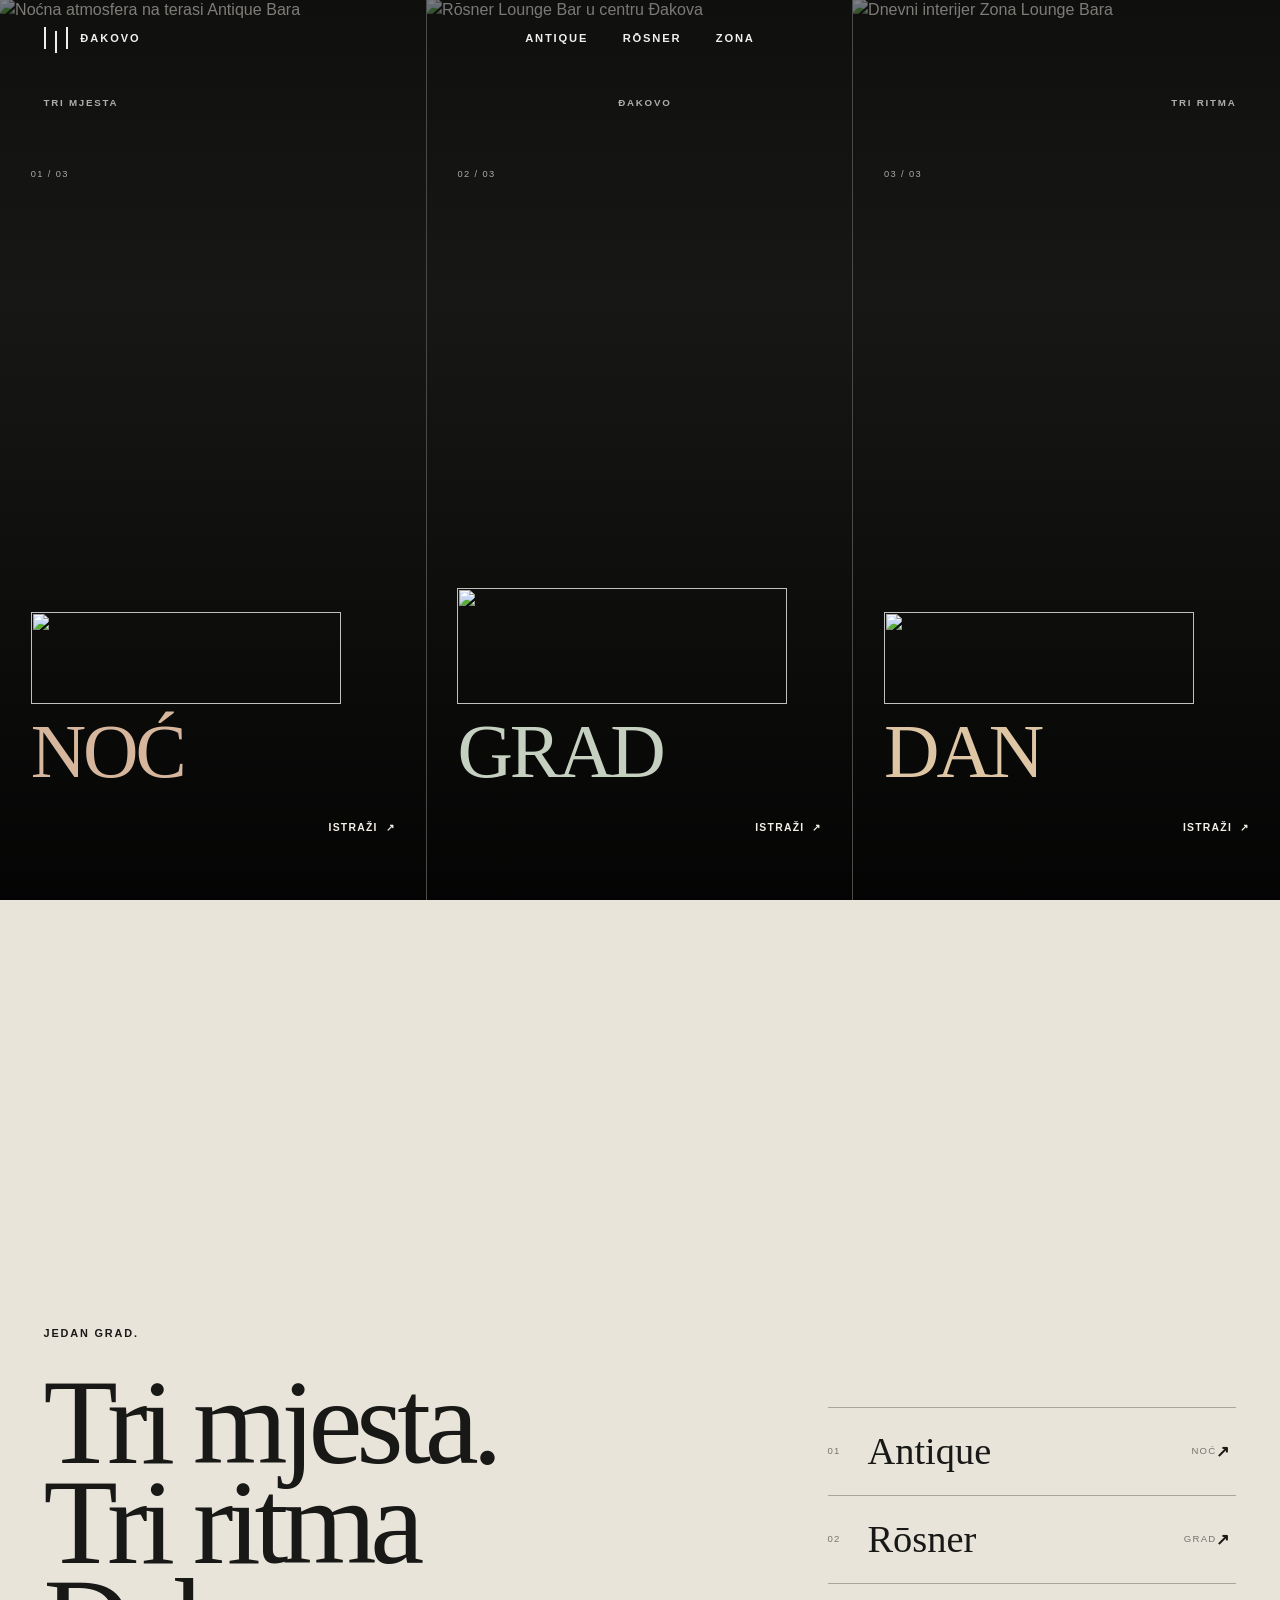
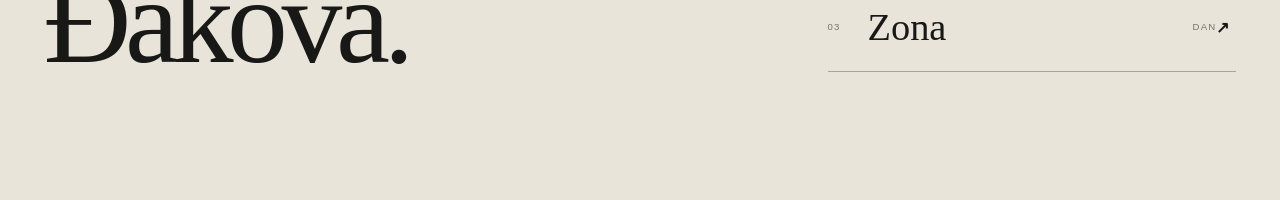
==== index.html @ 0ce7a8df "Add files via upload" ====
<!doctype html>
<html lang="hr">
  <head>
    <meta charset="utf-8">
    <meta name="viewport" content="width=device-width, initial-scale=1">
    <meta name="theme-color" content="#171715">
    <meta name="description" content="Antique je noć. Rōsner je grad. Zona je dan. Otkrij tri različita mjesta u Đakovu.">
    <title>Antique Bar, Rōsner &amp; Zona | Đakovo</title>
    <link rel="icon" href="assets/icon.svg" type="image/svg+xml">
    <link rel="stylesheet" href="styles.css">
    <script src="script.js" defer></script>
  </head>
  <body class="home-page">
    <a class="skip-link" href="#main-content">Preskoči na sadržaj</a>

    <header class="site-header site-header--home">
      <a href="index.html" class="site-mark" aria-label="Početna stranica" data-page-link>
        <span aria-hidden="true" class="site-mark__bars"><i></i><i></i><i></i></span>
        <span class="site-mark__text">Đakovo</span>
      </a>
      <nav class="desktop-nav" aria-label="Odabir lokala">
        <a href="antiquebar.html" data-page-link>Antique</a>
        <a href="rosner.html" data-page-link>Rōsner</a>
        <a href="zona.html" data-page-link>Zona</a>
      </nav>
      <button class="menu-toggle" type="button" aria-expanded="false" aria-controls="mobile-menu" aria-label="Otvori izbornik" data-menu-toggle>
        <span>Menu</span>
        <svg aria-hidden="true" viewBox="0 0 24 24" fill="none"><path d="M3 7h18M3 17h18" stroke="currentColor" stroke-width="1.5"/></svg>
      </button>
      <span class="scroll-progress" aria-hidden="true"></span>
    </header>

    <div id="mobile-menu" class="mobile-menu" aria-hidden="true" data-mobile-menu>
      <p class="mobile-menu__label">Tri ritma Đakova</p>
      <nav aria-label="Mobilni odabir lokala">
        <div><a href="antiquebar.html" data-page-link><span>01</span><strong>Antique</strong><small>Noć</small></a></div>
        <div><a href="rosner.html" data-page-link><span>02</span><strong>Rōsner</strong><small>Grad</small></a></div>
        <div><a href="zona.html" data-page-link><span>03</span><strong>Zona</strong><small>Dan</small></a></div>
      </nav>
      <div class="mobile-menu__footer"><span>Antique · Rōsner · Zona</span><span>Đakovo</span></div>
    </div>

    <main id="main-content">
      <section class="venue-selector" aria-labelledby="venue-selector-title">
        <h1 id="venue-selector-title" class="sr-only">Antique Bar, Rōsner i Zona — tri mjesta u Đakovu</h1>
        <div class="venue-selector__intro" aria-hidden="true">
          <span>Tri mjesta</span><span>Đakovo</span><span>Tri ritma</span>
        </div>
        <div class="venue-selector__grid">
          <article class="venue-panel venue-panel--antique">
            <a href="antiquebar.html" aria-label="Istraži Antique Bar" data-page-link>
              <img class="venue-panel__image" src="assets/images/antique/terrace-night-wide.webp" alt="Noćna atmosfera na terasi Antique Bara" width="1475" height="1066" fetchpriority="high">
              <span class="venue-panel__shade" aria-hidden="true"></span>
              <span class="venue-panel__index">01 / 03</span>
              <span class="venue-panel__content">
                <img class="venue-panel__logo" src="assets/images/antique/logo.png" alt="" width="1942" height="809">
                <span class="venue-panel__concept">Noć</span>
                <span class="venue-panel__details"><span>Danju lounge. Vikendom druga energija.</span><span>Jelačićeva · Đakovo</span></span>
                <span class="venue-panel__cta">Istraži <b aria-hidden="true">↗</b></span>
              </span>
            </a>
          </article>

          <article class="venue-panel venue-panel--rosner">
            <a href="rosner.html" aria-label="Istraži Rōsner Lounge Bar" data-page-link>
              <img class="venue-panel__image" src="assets/images/rosner/main.webp" alt="Rōsner Lounge Bar u centru Đakova" width="1448" height="1086" fetchpriority="high">
              <span class="venue-panel__shade" aria-hidden="true"></span>
              <span class="venue-panel__index">02 / 03</span>
              <span class="venue-panel__content">
                <img class="venue-panel__logo" src="assets/images/rosner/logo.png" alt="" width="1448" height="1086">
                <span class="venue-panel__concept">Grad</span>
                <span class="venue-panel__details"><span>Kava. Piće. Grad.</span><span>Centar Đakova</span></span>
                <span class="venue-panel__cta">Istraži <b aria-hidden="true">↗</b></span>
              </span>
            </a>
          </article>

          <article class="venue-panel venue-panel--zona">
            <a href="zona.html" aria-label="Istraži Zona Lounge Bar" data-page-link>
              <img class="venue-panel__image" src="assets/images/zona/interior-3.webp" alt="Dnevni interijer Zona Lounge Bara" width="1269" height="1240" fetchpriority="high">
              <span class="venue-panel__shade" aria-hidden="true"></span>
              <span class="venue-panel__index">03 / 03</span>
              <span class="venue-panel__content">
                <img class="venue-panel__logo" src="assets/images/zona/logo.png" alt="" width="1672" height="941">
                <span class="venue-panel__concept">Dan</span>
                <span class="venue-panel__details"><span>Kava. Zalogaj. Dobro društvo.</span><span>STOP SHOP · Đakovo</span></span>
                <span class="venue-panel__cta">Istraži <b aria-hidden="true">↗</b></span>
              </span>
            </a>
          </article>
        </div>
      </section>

      <section class="home-statement">
        <div class="home-statement__heading" data-reveal>
          <span>Jedan grad.</span>
          <h2>Tri mjesta.<br>Tri ritma Đakova.</h2>
        </div>
        <div class="home-statement__venues">
          <div data-reveal><a href="antiquebar.html" data-page-link><span>01</span><strong>Antique</strong><small>Noć</small><b aria-hidden="true">↗</b></a></div>
          <div data-reveal><a href="rosner.html" data-page-link><span>02</span><strong>Rōsner</strong><small>Grad</small><b aria-hidden="true">↗</b></a></div>
          <div data-reveal><a href="zona.html" data-page-link><span>03</span><strong>Zona</strong><small>Dan</small><b aria-hidden="true">↗</b></a></div>
        </div>
      </section>
    </main>

  </body>
</html>
---- styles.css ----
@font-face {
  font-family: "Cormorant Garamond";
  src: url("assets/fonts/cormorant-latin.woff2") format("woff2");
  font-style: normal;
  font-weight: 400 600;
  font-display: swap;
  unicode-range: U+0000-00FF, U+0131, U+0152-0153, U+02BB-02BC, U+02C6, U+02DA, U+02DC, U+0304, U+0308, U+0329, U+2000-206F, U+20AC, U+2122, U+2191, U+2193, U+2212, U+2215, U+FEFF, U+FFFD;
}

@font-face {
  font-family: "Cormorant Garamond";
  src: url("assets/fonts/cormorant-latin-ext.woff2") format("woff2");
  font-style: normal;
  font-weight: 400 600;
  font-display: swap;
  unicode-range: U+0100-02BA, U+02BD-02C5, U+02C7-02CC, U+02CE-02D7, U+02DD-02FF, U+0304, U+0308, U+0329, U+1D00-1DBF, U+1E00-1E9F, U+1EF2-1EFF, U+2020, U+20A0-20AB, U+20AD-20C0, U+2113, U+2C60-2C7F, U+A720-A7FF;
}

@font-face {
  font-family: "Manrope";
  src: url("assets/fonts/manrope-latin.woff2") format("woff2");
  font-style: normal;
  font-weight: 400 600;
  font-display: swap;
  unicode-range: U+0000-00FF, U+0131, U+0152-0153, U+02BB-02BC, U+02C6, U+02DA, U+02DC, U+0304, U+0308, U+0329, U+2000-206F, U+20AC, U+2122, U+2191, U+2193, U+2212, U+2215, U+FEFF, U+FFFD;
}

@font-face {
  font-family: "Manrope";
  src: url("assets/fonts/manrope-latin-ext.woff2") format("woff2");
  font-style: normal;
  font-weight: 400 600;
  font-display: swap;
  unicode-range: U+0100-02BA, U+02BD-02C5, U+02C7-02CC, U+02CE-02D7, U+02DD-02FF, U+0304, U+0308, U+0329, U+1D00-1DBF, U+1E00-1E9F, U+1EF2-1EFF, U+2020, U+20A0-20AB, U+20AD-20C0, U+2113, U+2C60-2C7F, U+A720-A7FF;
}

:root {
  --font-display: "Cormorant Garamond";
  --font-sans: "Manrope";
  --ink: #171715;
  --paper: #eeeae2;
  --line: rgba(255, 255, 255, 0.22);
  --header-height: 76px;
  --page-gutter: clamp(1.25rem, 3.4vw, 4.5rem);
}

* {
  box-sizing: border-box;
}

html {
  scroll-behavior: smooth;
  background: var(--ink);
}

body {
  margin: 0;
  background: var(--ink);
  color: var(--paper);
  font-family: var(--font-sans), Arial, sans-serif;
  font-size: 16px;
  line-height: 1.5;
  text-rendering: optimizeLegibility;
  -webkit-font-smoothing: antialiased;
  transition: opacity 180ms ease;
}

body.is-leaving {
  opacity: 0.55;
}

body.menu-open {
  overflow: hidden;
}

body,
button,
a {
  cursor: default;
}

a,
button {
  color: inherit;
}

a {
  text-decoration: none;
}

button {
  font: inherit;
}

img {
  max-width: 100%;
  image-rendering: auto;
}

::selection {
  background: #c8aa90;
  color: #171715;
}

:focus-visible {
  outline: 2px solid currentColor;
  outline-offset: 4px;
}

.sr-only {
  position: absolute !important;
  width: 1px !important;
  height: 1px !important;
  padding: 0 !important;
  margin: -1px !important;
  overflow: hidden !important;
  clip: rect(0, 0, 0, 0) !important;
  white-space: nowrap !important;
  border: 0 !important;
}

.skip-link {
  position: fixed;
  z-index: 1000;
  top: 0.75rem;
  left: 0.75rem;
  padding: 0.75rem 1rem;
  color: #171715;
  background: #f4f0e9;
  transform: translateY(-180%);
  transition: transform 180ms ease;
}

.skip-link:focus {
  transform: translateY(0);
}

/* Header */
.site-header {
  position: fixed;
  z-index: 100;
  inset: 0 0 auto;
  height: var(--header-height);
  padding: 0 var(--page-gutter);
  display: grid;
  grid-template-columns: 1fr auto 1fr;
  align-items: center;
  color: #fff;
  mix-blend-mode: difference;
  pointer-events: none;
}

.site-header > * {
  pointer-events: auto;
}

.site-mark {
  justify-self: start;
  display: inline-flex;
  align-items: center;
  min-height: 44px;
  gap: 0.8rem;
  font-size: 0.69rem;
  font-weight: 600;
  letter-spacing: 0.18em;
  text-transform: uppercase;
}

.site-mark__bars {
  display: inline-flex;
  width: 24px;
  height: 22px;
  align-items: stretch;
  justify-content: space-between;
}

.site-mark__bars i {
  width: 2px;
  background: currentColor;
  display: block;
}

.site-mark__bars i:nth-child(2) {
  transform: translateY(4px);
}

.desktop-nav {
  display: flex;
  align-items: center;
  gap: clamp(1.4rem, 2.7vw, 3.25rem);
}

.desktop-nav a {
  position: relative;
  display: inline-grid;
  place-items: center;
  min-height: 44px;
  font-size: 0.7rem;
  font-weight: 600;
  letter-spacing: 0.16em;
  text-transform: uppercase;
}

.desktop-nav a::after {
  content: "";
  position: absolute;
  right: 0;
  bottom: 8px;
  left: 0;
  height: 1px;
  background: currentColor;
  transform: scaleX(0);
  transform-origin: right;
  transition: transform 400ms cubic-bezier(0.22, 1, 0.36, 1);
}

.desktop-nav a:hover::after,
.desktop-nav a.is-active::after {
  transform: scaleX(1);
  transform-origin: left;
}

.menu-toggle {
  justify-self: end;
  border: 0;
  background: transparent;
  padding: 0;
  display: none;
  min-width: 44px;
  min-height: 44px;
  align-items: center;
  justify-content: flex-end;
  gap: 0.65rem;
  text-transform: uppercase;
  font-size: 0.68rem;
  font-weight: 600;
  letter-spacing: 0.16em;
}

.menu-toggle svg {
  width: 18px;
}

.scroll-progress {
  position: absolute;
  right: 0;
  bottom: 0;
  left: 0;
  height: 1px;
  background: currentColor;
  transform-origin: left;
}

.mobile-menu {
  position: fixed;
  z-index: 90;
  inset: 0;
  padding: calc(var(--header-height) + 3rem) var(--page-gutter) 1.75rem;
  display: flex;
  flex-direction: column;
  background: #171715;
  color: #f4f0e9;
  clip-path: inset(0 0 100% 0);
  visibility: hidden;
  pointer-events: none;
  transition:
    clip-path 550ms cubic-bezier(0.76, 0, 0.24, 1),
    visibility 0s linear 550ms;
}

.mobile-menu.is-open {
  clip-path: inset(0 0 0 0);
  visibility: visible;
  pointer-events: auto;
  transition:
    clip-path 550ms cubic-bezier(0.76, 0, 0.24, 1),
    visibility 0s;
}

.mobile-menu__label {
  margin: 0 0 2rem;
  font-size: 0.67rem;
  letter-spacing: 0.16em;
  text-transform: uppercase;
  color: rgba(255, 255, 255, 0.52);
}

.mobile-menu nav {
  border-top: 1px solid rgba(255, 255, 255, 0.18);
}

.mobile-menu nav a {
  min-height: 90px;
  display: grid;
  grid-template-columns: 2.5rem 1fr auto;
  align-items: center;
  border-bottom: 1px solid rgba(255, 255, 255, 0.18);
}

.mobile-menu nav span,
.mobile-menu nav small {
  font-size: 0.63rem;
  letter-spacing: 0.14em;
  text-transform: uppercase;
  opacity: 0.55;
}

.mobile-menu nav strong {
  font-family: var(--font-display), Georgia, serif;
  font-size: clamp(2rem, 8vw, 3rem);
  font-weight: 400;
  line-height: 1;
}

.mobile-menu__footer {
  margin-top: auto;
  display: flex;
  justify-content: space-between;
  font-size: 0.63rem;
  letter-spacing: 0.12em;
  text-transform: uppercase;
  opacity: 0.6;
}

/* Homepage selector */
.home-page {
  background: #171715;
  color: #f3eee6;
}

.venue-selector {
  position: relative;
  min-height: 100svh;
  overflow: hidden;
  background: #10100f;
}

.venue-selector__intro {
  position: absolute;
  z-index: 8;
  inset: calc(var(--header-height) + 1.25rem) var(--page-gutter) auto;
  display: flex;
  justify-content: space-between;
  pointer-events: none;
  font-size: 0.61rem;
  font-weight: 600;
  letter-spacing: 0.18em;
  text-transform: uppercase;
  color: rgba(255, 255, 255, 0.66);
}

.venue-selector__grid {
  min-height: 100svh;
  display: flex;
}

.venue-panel {
  position: relative;
  min-width: 0;
  flex: 1 1 33.333%;
  overflow: hidden;
  border-right: 1px solid rgba(255, 255, 255, 0.22);
  background: #171715;
  transition: flex-grow 700ms cubic-bezier(0.22, 1, 0.36, 1);
}

.venue-selector__grid:has(.venue-panel:hover) .venue-panel {
  flex-grow: 0.83;
}

.venue-selector__grid:has(.venue-panel:hover) .venue-panel:hover {
  flex-grow: 1.35;
}

.venue-selector__grid:has(.venue-panel:focus-within) .venue-panel {
  flex-grow: 0.83;
}

.venue-selector__grid:has(.venue-panel:focus-within) .venue-panel:focus-within {
  flex-grow: 1.35;
}

.venue-panel:last-child {
  border-right: 0;
}

.venue-panel > a {
  position: absolute;
  inset: 0;
  display: block;
}

.venue-panel__image {
  position: absolute;
  inset: 0;
  width: 100%;
  height: 100%;
  object-fit: cover;
  opacity: 0.84;
  filter: saturate(0.78) contrast(1.04);
  transform: scale(1.005);
  transition:
    transform 900ms cubic-bezier(0.22, 1, 0.36, 1),
    opacity 700ms ease,
    filter 700ms ease;
}

.venue-panel--antique .venue-panel__image {
  filter: saturate(0.86) contrast(1.04) brightness(0.9);
}

.venue-panel--rosner .venue-panel__image {
  filter: saturate(0.72) contrast(1.05) brightness(0.87);
}

.venue-panel--zona .venue-panel__image {
  filter: saturate(0.78) contrast(1.02) brightness(0.9);
}

.venue-panel:hover .venue-panel__image,
.venue-panel:focus-within .venue-panel__image {
  opacity: 0.93;
  filter: saturate(0.96) contrast(1.02);
  transform: scale(1.035);
}

.venue-panel__shade {
  position: absolute;
  inset: 0;
  background: linear-gradient(180deg, rgba(0, 0, 0, 0.35), transparent 33%, rgba(0, 0, 0, 0.82));
}

.venue-panel__index {
  position: absolute;
  top: calc(var(--header-height) + 5.75rem);
  left: clamp(1.2rem, 2.4vw, 2.8rem);
  font-size: 0.58rem;
  letter-spacing: 0.15em;
  text-transform: uppercase;
  color: rgba(255, 255, 255, 0.64);
}

.venue-panel__content {
  position: absolute;
  right: clamp(1.2rem, 2.4vw, 2.8rem);
  bottom: clamp(2rem, 5vw, 4.5rem);
  left: clamp(1.2rem, 2.4vw, 2.8rem);
  display: grid;
  grid-template-columns: 1fr auto;
  align-items: end;
  gap: 1.2rem;
}

.venue-panel__logo {
  grid-column: 1 / -1;
  width: min(100%, 310px);
  height: 92px;
  object-fit: contain;
  object-position: left center;
}

.venue-panel--rosner .venue-panel__logo {
  height: 116px;
  width: min(100%, 330px);
}

.venue-panel__concept {
  grid-column: 1 / -1;
  font-family: var(--font-display), Georgia, serif;
  font-size: clamp(3.4rem, 6vw, 7rem);
  font-weight: 400;
  line-height: 0.75;
  letter-spacing: -0.04em;
  text-transform: uppercase;
}

.venue-panel--antique .venue-panel__concept {
  color: #d6b69c;
}

.venue-panel--rosner .venue-panel__concept {
  color: #c6d0c1;
}

.venue-panel--zona .venue-panel__concept {
  color: #dec5a4;
}

.venue-panel__details {
  display: grid;
  gap: 0.3rem;
  min-width: 200px;
  font-size: 0.65rem;
  letter-spacing: 0.08em;
  text-transform: uppercase;
  opacity: 0;
  transform: translateY(10px);
  transition: 500ms cubic-bezier(0.22, 1, 0.36, 1);
}

.venue-panel:hover .venue-panel__details,
.venue-panel:focus-within .venue-panel__details {
  opacity: 0.72;
  transform: none;
}

.venue-panel__cta {
  display: inline-flex;
  align-items: center;
  justify-content: flex-end;
  gap: 0.5rem;
  font-size: 0.65rem;
  font-weight: 600;
  letter-spacing: 0.12em;
  text-transform: uppercase;
}

.venue-panel__cta svg {
  width: 16px;
  transition: transform 350ms ease;
}

.venue-panel:hover .venue-panel__cta svg {
  transform: translate(3px, -3px);
}

.home-statement {
  min-height: 100svh;
  padding: clamp(7rem, 14vw, 13rem) var(--page-gutter) clamp(6rem, 10vw, 9rem);
  display: grid;
  grid-template-columns: 1.25fr 0.75fr;
  gap: 8vw;
  align-items: end;
  background: #e9e4da;
  color: #181816;
}

.home-statement__heading > span {
  display: block;
  margin-bottom: 2rem;
  font-size: 0.68rem;
  font-weight: 600;
  letter-spacing: 0.17em;
  text-transform: uppercase;
}

.home-statement h2 {
  margin: 0;
  font-family: var(--font-display), Georgia, serif;
  font-size: clamp(4rem, 9.5vw, 10.5rem);
  font-weight: 400;
  line-height: 0.82;
  letter-spacing: -0.052em;
}

.home-statement__venues {
  border-top: 1px solid rgba(0, 0, 0, 0.28);
}

.home-statement__venues a {
  min-height: 88px;
  display: grid;
  grid-template-columns: 2.5rem 1fr auto 1.25rem;
  align-items: center;
  border-bottom: 1px solid rgba(0, 0, 0, 0.28);
}

.home-statement__venues span,
.home-statement__venues small {
  font-size: 0.6rem;
  letter-spacing: 0.13em;
  text-transform: uppercase;
  opacity: 0.55;
}

.home-statement__venues strong {
  font-family: var(--font-display), Georgia, serif;
  font-size: clamp(1.9rem, 3vw, 3rem);
  font-weight: 400;
}

.home-statement__venues svg {
  width: 16px;
  transition: transform 300ms ease;
}

.home-statement__venues a:hover svg {
  transform: translate(3px, -3px);
}

/* Shared venue theme */
.venue-page {
  --theme-bg: #ece8df;
  --theme-fg: #191917;
  --theme-muted: rgba(25, 25, 23, 0.66);
  --theme-line: rgba(25, 25, 23, 0.22);
  --theme-accent: #b58b64;
  background: var(--theme-bg);
  color: var(--theme-fg);
  overflow: clip;
}

.venue-page[data-theme="antique"] {
  --theme-bg: #1c1a18;
  --theme-fg: #f0ebe4;
  --theme-muted: rgba(240, 235, 228, 0.64);
  --theme-line: rgba(240, 235, 228, 0.2);
  --theme-accent: #c7a589;
}

.venue-page[data-theme="rosner"] {
  --theme-bg: #e4e4de;
  --theme-fg: #171b18;
  --theme-muted: rgba(23, 27, 24, 0.62);
  --theme-line: rgba(23, 27, 24, 0.22);
  --theme-accent: #71806b;
}

.venue-page[data-theme="zona"] {
  --theme-bg: #ebe6dc;
  --theme-fg: #1c1b18;
  --theme-muted: rgba(28, 27, 24, 0.62);
  --theme-line: rgba(28, 27, 24, 0.2);
  --theme-accent: #ad8258;
}

.section-shell {
  width: 100%;
  padding-right: var(--page-gutter);
  padding-left: var(--page-gutter);
}

.section-eyebrow {
  margin: 0;
  font-size: 0.64rem;
  font-weight: 600;
  letter-spacing: 0.17em;
  line-height: 1.3;
  text-transform: uppercase;
  color: var(--theme-muted);
}

.venue-page h2 {
  text-wrap: balance;
}

/* Venue hero */
.venue-hero {
  position: relative;
  height: 100svh;
  min-height: 620px;
  overflow: hidden;
  color: #fff;
  background: #171715;
}

.venue-hero__image {
  position: absolute;
  inset: 0;
  width: 100%;
  height: 100%;
  object-fit: cover;
  transform: scale(1.015);
  animation: heroSettle 1.4s cubic-bezier(0.22, 1, 0.36, 1) both;
}

@keyframes heroSettle {
  from { transform: scale(1.055); opacity: 0.75; }
  to { transform: scale(1.015); opacity: 1; }
}

.venue-hero--antique .venue-hero__image {
  filter: saturate(0.86) brightness(0.74) contrast(1.08);
}

.venue-hero--rosner .venue-hero__image {
  filter: saturate(0.75) brightness(0.72) contrast(1.08);
}

.venue-hero--zona .venue-hero__image {
  filter: saturate(0.78) brightness(0.76) contrast(1.02);
}

.venue-hero__overlay {
  position: absolute;
  inset: 0;
  background:
    linear-gradient(180deg, rgba(0, 0, 0, 0.44), transparent 34%),
    linear-gradient(90deg, rgba(0, 0, 0, 0.28), transparent 60%),
    linear-gradient(0deg, rgba(0, 0, 0, 0.65), transparent 43%);
}

.architecture-grid {
  position: absolute;
  inset: 11% 5% 13% 49%;
  opacity: 0.24;
  background-image:
    linear-gradient(rgba(255, 255, 255, 0.22) 1px, transparent 1px),
    linear-gradient(90deg, rgba(255, 255, 255, 0.22) 1px, transparent 1px);
  background-size: 54px 54px;
  mask-image: linear-gradient(90deg, transparent, #000 24%, #000 75%, transparent);
}

.architecture-grid::before,
.architecture-grid::after {
  content: "";
  position: absolute;
  border: 1px solid rgba(255, 255, 255, 0.6);
  border-radius: 50%;
}

.architecture-grid::before {
  width: 180px;
  height: 180px;
  top: 22%;
  left: 18%;
}

.architecture-grid::after {
  width: 68px;
  height: 68px;
  right: 14%;
  bottom: 18%;
}

.venue-hero__content {
  position: absolute;
  z-index: 2;
  inset: calc(var(--header-height) + 3rem) var(--page-gutter) 7rem;
  display: grid;
  grid-template-rows: auto 1fr auto;
}

.venue-hero__meta {
  margin: 0;
  display: flex;
  justify-content: space-between;
  font-size: 0.61rem;
  font-weight: 600;
  letter-spacing: 0.15em;
  text-transform: uppercase;
  color: rgba(255, 255, 255, 0.7);
}

.venue-hero__logo {
  align-self: center;
  width: min(48vw, 690px);
  max-height: 250px;
  object-fit: contain;
  object-position: left center;
}

.venue-hero--antique .venue-hero__logo {
  width: min(53vw, 760px);
}

.venue-hero--rosner .venue-hero__logo {
  width: min(42vw, 620px);
  transform: translateX(-6%);
}

.venue-hero--zona .venue-hero__logo {
  width: min(43vw, 650px);
}

.venue-hero__statement {
  margin: 0 0 0 auto;
  display: grid;
  font-family: var(--font-display), Georgia, serif;
  font-size: clamp(2rem, 4vw, 4.8rem);
  font-weight: 400;
  line-height: 0.94;
  text-align: right;
  letter-spacing: -0.025em;
}

.venue-hero__bottom {
  position: absolute;
  z-index: 2;
  right: var(--page-gutter);
  bottom: 1.8rem;
  left: var(--page-gutter);
  display: flex;
  align-items: center;
  justify-content: space-between;
  font-size: 0.61rem;
  font-weight: 600;
  letter-spacing: 0.16em;
  text-transform: uppercase;
}

.venue-hero__bottom > span {
  font-family: var(--font-display), Georgia, serif;
  font-size: clamp(1.4rem, 2vw, 2.2rem);
  font-weight: 400;
  letter-spacing: 0.08em;
}

.scroll-cue {
  min-height: 44px;
  display: inline-flex;
  align-items: center;
  gap: 0.8rem;
}

.scroll-cue i {
  position: relative;
  width: 38px;
  height: 1px;
  overflow: hidden;
  background: rgba(255, 255, 255, 0.35);
}

.scroll-cue i::after {
  content: "";
  position: absolute;
  inset: 0;
  background: #fff;
  animation: scrollCue 2s ease-in-out infinite;
}

@keyframes scrollCue {
  0% { transform: translateX(-105%); }
  55%, 100% { transform: translateX(105%); }
}

/* Intro */
.venue-intro {
  min-height: 82svh;
  padding-top: clamp(7rem, 12vw, 12rem);
  padding-bottom: clamp(7rem, 12vw, 12rem);
  display: grid;
  grid-template-columns: 1fr 3.1fr;
  grid-template-rows: auto auto;
  column-gap: 6vw;
  align-items: start;
}

.venue-intro__title {
  max-width: 1200px;
}

.venue-intro__title h2 {
  margin: -0.13em 0 0;
  font-family: var(--font-display), Georgia, serif;
  font-size: clamp(4.2rem, 8.2vw, 9.5rem);
  font-weight: 400;
  line-height: 0.88;
  letter-spacing: -0.048em;
}

.venue-intro__body {
  grid-column: 2;
  margin-top: clamp(3rem, 7vw, 7rem);
  display: grid;
  grid-template-columns: minmax(260px, 520px) 1fr;
  gap: 4vw;
  align-items: end;
}

.venue-intro__body p {
  margin: 0;
  color: var(--theme-muted);
  font-size: clamp(1rem, 1.35vw, 1.3rem);
  line-height: 1.75;
}

.venue-intro__body > span {
  justify-self: end;
  font-family: var(--font-display), Georgia, serif;
  font-size: clamp(4rem, 9vw, 10rem);
  line-height: 0.7;
  color: var(--theme-accent);
  opacity: 0.18;
  text-transform: uppercase;
}

/* Story */
.venue-story {
  padding: clamp(6rem, 10vw, 10rem) 0;
  border-top: 1px solid var(--theme-line);
}

.venue-story--antique {
  background: #12110f;
}

.venue-story--rosner {
  color: #eaece7;
  background: #1d211e;
}

.venue-story--zona {
  color: #eeeae1;
  background: #27241f;
}

.venue-story--antique,
.venue-story--rosner,
.venue-story--zona {
  --theme-muted: rgba(255, 255, 255, 0.62);
  --theme-line: rgba(255, 255, 255, 0.18);
}

.venue-story__header {
  display: grid;
  grid-template-columns: 1fr 2.6fr;
  column-gap: 6vw;
}

.venue-story__header h2 {
  margin: -0.16em 0 1.5rem;
  font-family: var(--font-display), Georgia, serif;
  font-size: clamp(4rem, 8.5vw, 10rem);
  font-weight: 400;
  line-height: 0.9;
  letter-spacing: -0.045em;
}

.venue-story__header p {
  width: min(100%, 580px);
  margin: 0;
  color: rgba(255, 255, 255, 0.63);
  line-height: 1.75;
}

.venue-story__visuals {
  position: relative;
  min-height: clamp(860px, 92vw, 1280px);
  margin-top: clamp(4rem, 8vw, 8rem);
}

.story-image {
  position: absolute;
  overflow: hidden;
}

.story-image img {
  position: absolute;
  inset: 0;
  width: 100%;
  height: 100%;
  object-fit: cover;
  transition: transform 1.1s cubic-bezier(0.22, 1, 0.36, 1);
}

.story-image:hover img {
  transform: scale(1.025);
}

.story-image > span {
  position: absolute;
  right: 1rem;
  bottom: 1rem;
  font-size: 0.59rem;
  font-weight: 600;
  letter-spacing: 0.16em;
  text-transform: uppercase;
  text-shadow: 0 1px 10px #000;
}

.story-image--primary {
  top: 0;
  left: var(--page-gutter);
  width: min(35vw, 520px);
  aspect-ratio: 0.74;
}

.story-image--secondary {
  right: 0;
  bottom: 0;
  width: min(52vw, 850px);
  aspect-ratio: 1.05;
}

.story-words {
  position: absolute;
  z-index: 2;
  top: 37%;
  right: var(--page-gutter);
  left: 18vw;
  display: flex;
  justify-content: space-between;
  gap: 2rem;
  font-family: var(--font-display), Georgia, serif;
  font-size: clamp(2rem, 4.5vw, 5.5rem);
  line-height: 1;
  pointer-events: none;
}

.story-words span:not(:last-child)::after {
  content: "·";
  margin-left: clamp(1rem, 3vw, 4rem);
  color: var(--theme-accent);
}

/* Offer */
.venue-offer {
  padding-top: clamp(7rem, 12vw, 13rem);
  padding-bottom: clamp(7rem, 12vw, 13rem);
  display: grid;
  grid-template-columns: 1.12fr 0.88fr;
  gap: clamp(3rem, 8vw, 9rem);
  align-items: center;
  border-top: 1px solid var(--theme-line);
}

.venue-offer__image {
  position: relative;
  min-height: clamp(520px, 64vw, 880px);
  overflow: hidden;
}

.venue-offer__image img {
  position: absolute;
  inset: 0;
  width: 100%;
  height: 100%;
  object-fit: cover;
  transition: transform 1s cubic-bezier(0.22, 1, 0.36, 1);
}

.venue-offer__image:hover img {
  transform: scale(1.025);
}

.venue-offer__copy h2 {
  margin: 1.5rem 0 2rem;
  font-family: var(--font-display), Georgia, serif;
  font-size: clamp(3.7rem, 6.6vw, 7.8rem);
  font-weight: 400;
  line-height: 0.9;
  letter-spacing: -0.04em;
}

.venue-offer__copy p {
  max-width: 510px;
  margin: 0;
  color: var(--theme-muted);
  font-size: clamp(1rem, 1.25vw, 1.2rem);
  line-height: 1.75;
}

.offer-tags {
  margin-top: clamp(3rem, 5vw, 5rem);
  border-top: 1px solid var(--theme-line);
}

.offer-tags > span {
  min-height: 68px;
  display: grid;
  grid-template-columns: 2.5rem 1fr;
  align-items: center;
  border-bottom: 1px solid var(--theme-line);
  font-family: var(--font-display), Georgia, serif;
  font-size: clamp(1.3rem, 2vw, 2rem);
}

.offer-tags small {
  align-self: center;
  font-family: var(--font-sans), Arial, sans-serif;
  font-size: 0.55rem;
  letter-spacing: 0.12em;
  opacity: 0.5;
}

/* Gallery */
.venue-gallery {
  padding-top: clamp(7rem, 11vw, 12rem);
  padding-bottom: clamp(7rem, 11vw, 12rem);
  border-top: 1px solid var(--theme-line);
}

.venue-gallery__header {
  display: grid;
  grid-template-columns: 1fr 2fr 1fr;
  gap: 4vw;
  align-items: end;
  margin-bottom: clamp(4rem, 8vw, 8rem);
}

.venue-gallery__header h2 {
  margin: 0;
  font-family: var(--font-display), Georgia, serif;
  font-size: clamp(3.5rem, 7vw, 8rem);
  font-weight: 400;
  line-height: 0.9;
  letter-spacing: -0.04em;
}

.venue-gallery__header > p:last-child {
  margin: 0;
  color: var(--theme-muted);
  font-size: 0.83rem;
  line-height: 1.65;
}

.gallery-grid {
  display: grid;
  grid-template-columns: repeat(12, minmax(0, 1fr));
  gap: clamp(1rem, 2.2vw, 2.5rem);
  align-items: start;
}

.gallery-item {
  position: relative;
  border: 0;
  padding: 0;
  overflow: hidden;
  background: rgba(127, 127, 127, 0.14);
}

.gallery-item:nth-child(6n + 1) {
  grid-column: 1 / span 7;
  aspect-ratio: 1.5;
}

.gallery-item:nth-child(6n + 2) {
  grid-column: 9 / span 4;
  margin-top: 18vw;
  aspect-ratio: 0.74;
}

.gallery-item:nth-child(6n + 3) {
  grid-column: 3 / span 8;
  margin-top: 5vw;
  aspect-ratio: 1.65;
}

.gallery-item:nth-child(6n + 4) {
  grid-column: 1 / span 5;
  margin-top: 7vw;
  aspect-ratio: 0.9;
}

.gallery-item:nth-child(6n + 5) {
  grid-column: 7 / span 6;
  margin-top: 1vw;
  aspect-ratio: 1.3;
}

.gallery-item:nth-child(6n + 6) {
  grid-column: 2 / span 9;
  margin-top: 5vw;
  aspect-ratio: 1.5;
}

.gallery-item img {
  position: absolute;
  inset: 0;
  width: 100%;
  height: 100%;
  object-fit: cover;
  transition: transform 800ms cubic-bezier(0.22, 1, 0.36, 1), filter 500ms ease;
}

.gallery-item:hover img,
.gallery-item:focus-visible img {
  transform: scale(1.03);
  filter: brightness(0.82);
}

.gallery-item > span {
  position: absolute;
  right: 0.8rem;
  bottom: 0.7rem;
  color: #fff;
  font-size: 0.56rem;
  letter-spacing: 0.14em;
  text-shadow: 0 1px 8px #000;
}

.lightbox {
  position: fixed;
  z-index: 200;
  inset: 0;
  display: grid;
  place-items: center;
  background: rgba(12, 12, 11, 0.97);
  color: #fff;
}

.lightbox[hidden] {
  display: none;
}

.lightbox__image {
  position: absolute;
  inset: 8vh 8vw 12vh;
}

.lightbox__image img {
  position: absolute;
  inset: 0;
  width: 100%;
  height: 100%;
  object-fit: contain;
}

.lightbox__close {
  position: absolute;
  z-index: 2;
  top: 1.2rem;
  right: 1.4rem;
  min-height: 44px;
  border: 0;
  background: transparent;
  display: flex;
  align-items: center;
  gap: 0.6rem;
  color: #fff;
  text-transform: uppercase;
  font-size: 0.6rem;
  letter-spacing: 0.15em;
}

.lightbox__close svg {
  width: 18px;
}

.lightbox__nav {
  position: absolute;
  z-index: 2;
  top: 50%;
  width: 50px;
  height: 50px;
  border: 1px solid rgba(255, 255, 255, 0.35);
  border-radius: 50%;
  background: rgba(0, 0, 0, 0.2);
  color: #fff;
  display: grid;
  place-items: center;
}

.lightbox__nav svg {
  width: 18px;
}

.lightbox__nav--prev { left: 1.4rem; }
.lightbox__nav--next { right: 1.4rem; }

.lightbox__caption {
  position: absolute;
  right: var(--page-gutter);
  bottom: 1.5rem;
  left: var(--page-gutter);
  margin: 0;
  display: flex;
  gap: 2rem;
  font-size: 0.65rem;
  letter-spacing: 0.08em;
  color: rgba(255, 255, 255, 0.72);
}

.lightbox__caption span {
  letter-spacing: 0.14em;
}

/* Location */
.venue-location {
  padding-top: clamp(7rem, 12vw, 13rem);
  padding-bottom: clamp(4rem, 8vw, 8rem);
  border-top: 1px solid var(--theme-line);
}

.venue-location__grid {
  margin-top: clamp(3.5rem, 7vw, 7rem);
  display: grid;
  grid-template-columns: 1.45fr 0.55fr;
  gap: 8vw;
  align-items: end;
}

.venue-location__city {
  margin: 0 0 1rem;
  font-size: 0.65rem;
  letter-spacing: 0.16em;
  text-transform: uppercase;
  color: var(--theme-muted);
}

.venue-location h2 {
  max-width: 1000px;
  margin: 0;
  font-family: var(--font-display), Georgia, serif;
  font-size: clamp(4rem, 8vw, 9rem);
  font-weight: 400;
  line-height: 0.86;
  letter-spacing: -0.045em;
}

.venue-location__action p {
  margin: 0 0 2rem;
  color: var(--theme-muted);
  font-size: 0.8rem;
  line-height: 1.7;
}

.venue-location__action a {
  min-height: 48px;
  display: flex;
  align-items: center;
  justify-content: space-between;
  padding-bottom: 0.6rem;
  border-bottom: 1px solid var(--theme-fg);
  font-size: 0.65rem;
  font-weight: 600;
  letter-spacing: 0.13em;
  text-transform: uppercase;
}

.venue-location__action svg {
  width: 17px;
  transition: transform 300ms ease;
}

.venue-location__action a:hover svg {
  transform: translate(3px, -3px);
}

.venue-location__coordinates {
  margin-top: clamp(5rem, 10vw, 11rem);
  padding-top: 1.2rem;
  display: flex;
  align-items: center;
  gap: 1.5rem;
  border-top: 1px solid var(--theme-line);
  color: var(--theme-muted);
  font-size: 0.56rem;
  letter-spacing: 0.18em;
}

.venue-location__coordinates i {
  height: 1px;
  flex: 1;
  background: var(--theme-line);
}

/* Related venues */
.related-venues {
  padding-top: clamp(5rem, 9vw, 9rem);
  background: #171715;
  color: #fff;
}

.related-venues__title {
  padding-bottom: clamp(3rem, 6vw, 6rem);
}

.related-venues__title .section-eyebrow {
  color: rgba(255, 255, 255, 0.52);
}

.related-venues__title h2 {
  margin: 1.2rem 0 0;
  font-family: var(--font-display), Georgia, serif;
  font-size: clamp(3.8rem, 7vw, 8rem);
  font-weight: 400;
  line-height: 0.9;
  letter-spacing: -0.04em;
}

.related-venues__grid {
  display: grid;
  grid-template-columns: repeat(2, minmax(0, 1fr));
}

.related-card {
  position: relative;
  min-height: min(72svh, 780px);
  overflow: hidden;
  border-right: 1px solid rgba(255, 255, 255, 0.22);
}

.related-card:last-child {
  border-right: 0;
}

.related-card > img {
  position: absolute;
  inset: 0;
  width: 100%;
  height: 100%;
  object-fit: cover;
  filter: saturate(0.7) brightness(0.73);
  transition: 800ms cubic-bezier(0.22, 1, 0.36, 1);
}

.related-card:hover > img {
  transform: scale(1.035);
  filter: saturate(0.95) brightness(0.82);
}

.related-card__shade {
  position: absolute;
  inset: 0;
  background: linear-gradient(0deg, rgba(0, 0, 0, 0.72), transparent 60%);
}

.related-card__meta,
.related-card__location,
.related-card__name,
.related-card__arrow {
  position: absolute;
  z-index: 1;
}

.related-card__meta {
  top: 2rem;
  left: var(--page-gutter);
  font-size: 0.6rem;
  letter-spacing: 0.16em;
  text-transform: uppercase;
}

.related-card__name {
  right: var(--page-gutter);
  bottom: 4rem;
  left: var(--page-gutter);
  font-family: var(--font-display), Georgia, serif;
  font-size: clamp(4rem, 8vw, 9rem);
  line-height: 0.8;
  letter-spacing: -0.045em;
}

.related-card__location {
  bottom: 1.8rem;
  left: var(--page-gutter);
  font-size: 0.6rem;
  letter-spacing: 0.13em;
  text-transform: uppercase;
  opacity: 0.68;
}

.related-card__arrow {
  right: var(--page-gutter);
  bottom: 1.5rem;
  width: 42px;
  height: 42px;
  border: 1px solid rgba(255, 255, 255, 0.5);
  border-radius: 50%;
  display: grid;
  place-items: center;
}

.related-card__arrow svg {
  width: 16px;
  transition: transform 300ms ease;
}

.related-card:hover .related-card__arrow svg {
  transform: translate(3px, -3px);
}

/* Footer */
.site-footer {
  padding: clamp(6rem, 10vw, 10rem) var(--page-gutter) 1.7rem;
  background: #171715;
  color: #f0ece5;
  border-top: 1px solid rgba(255, 255, 255, 0.14);
}

.site-footer__top {
  display: grid;
  grid-template-columns: 1fr 1fr;
  gap: 8vw;
  align-items: end;
}

.site-footer__top > p {
  margin: 0;
  font-family: var(--font-display), Georgia, serif;
  font-size: clamp(3.7rem, 7vw, 8.5rem);
  line-height: 0.88;
  letter-spacing: -0.045em;
}

.site-footer nav {
  border-top: 1px solid rgba(255, 255, 255, 0.22);
}

.site-footer nav a {
  min-height: 75px;
  display: grid;
  grid-template-columns: 2.5rem 1fr;
  align-items: center;
  border-bottom: 1px solid rgba(255, 255, 255, 0.22);
  font-family: var(--font-display), Georgia, serif;
  font-size: clamp(1.5rem, 2.5vw, 2.5rem);
}

.site-footer nav span {
  font-family: var(--font-sans), Arial, sans-serif;
  font-size: 0.55rem;
  letter-spacing: 0.14em;
  opacity: 0.48;
}

.site-footer__bottom {
  margin-top: clamp(6rem, 12vw, 12rem);
  padding-top: 1rem;
  display: flex;
  justify-content: space-between;
  border-top: 1px solid rgba(255, 255, 255, 0.22);
  font-size: 0.57rem;
  letter-spacing: 0.14em;
  text-transform: uppercase;
  color: rgba(255, 255, 255, 0.55);
}

.not-found {
  min-height: 100svh;
  padding: calc(var(--header-height) + 5rem) var(--page-gutter) 4rem;
  display: flex;
  flex-direction: column;
  align-items: flex-start;
  justify-content: center;
  background: #171715;
}

.not-found p {
  font-size: 0.65rem;
  letter-spacing: 0.18em;
}

.not-found h1 {
  margin: 1rem 0 3rem;
  font-family: var(--font-display), Georgia, serif;
  font-size: clamp(4rem, 10vw, 11rem);
  font-weight: 400;
  line-height: 0.85;
}

.not-found a {
  padding-bottom: 0.5rem;
  border-bottom: 1px solid;
  text-transform: uppercase;
  font-size: 0.65rem;
  letter-spacing: 0.14em;
}

.js [data-reveal] {
  opacity: 0;
  transform: translateY(28px);
  transition:
    opacity 750ms cubic-bezier(0.22, 1, 0.36, 1),
    transform 750ms cubic-bezier(0.22, 1, 0.36, 1);
}

.js [data-reveal].is-visible {
  opacity: 1;
  transform: none;
}

@media (max-width: 1199px) {
  .venue-panel__details {
    display: none;
  }

  .venue-panel__content {
    grid-template-columns: 1fr;
  }

  .venue-panel__cta {
    justify-content: flex-start;
  }

  .venue-story__visuals {
    min-height: 940px;
  }

  .story-image--primary {
    width: 42vw;
  }

  .story-image--secondary {
    width: 60vw;
  }
}

@media (max-width: 900px) {
  .home-statement {
    grid-template-columns: 1fr;
    align-items: initial;
  }

  .home-statement__venues {
    margin-top: 3rem;
  }

  .venue-intro {
    grid-template-columns: 1fr 2.5fr;
  }

  .venue-intro__body {
    grid-template-columns: 1fr;
  }

  .venue-intro__body > span {
    display: none;
  }

  .venue-offer {
    grid-template-columns: 1fr;
  }

  .venue-offer__image {
    width: 84%;
    min-height: 620px;
  }

  .venue-offer__copy {
    width: 80%;
    margin-left: auto;
  }

  .venue-gallery__header {
    grid-template-columns: 1fr 2.5fr;
  }

  .venue-gallery__header > p:last-child {
    grid-column: 2;
  }

  .venue-location__grid {
    grid-template-columns: 1fr;
  }

  .venue-location__action {
    max-width: 380px;
    margin-left: auto;
  }
}

@media (max-width: 767px) {
  :root {
    --header-height: 66px;
    --page-gutter: 1.25rem;
  }

  .site-header {
    grid-template-columns: 1fr 1fr;
  }

  .site-mark__text,
  .desktop-nav {
    display: none;
  }

  .menu-toggle {
    display: inline-flex;
  }

  .venue-selector {
    min-height: auto;
    overflow: visible;
  }

  .venue-selector__intro {
    display: none;
  }

  .venue-selector__grid {
    min-height: auto;
    display: block;
  }

  .venue-panel {
    min-height: 88svh;
    width: 100%;
    border-right: 0;
    border-bottom: 1px solid rgba(255, 255, 255, 0.22);
  }

  .venue-panel > a {
    position: absolute;
  }

  .venue-panel__image,
  .venue-panel:hover .venue-panel__image,
  .venue-panel:focus-within .venue-panel__image {
    opacity: 0.9;
    transform: scale(1.01);
  }

  .venue-panel__index {
    top: calc(var(--header-height) + 2.5rem);
    left: var(--page-gutter);
  }

  .venue-panel__content {
    right: var(--page-gutter);
    bottom: 2rem;
    left: var(--page-gutter);
    grid-template-columns: 1fr auto;
  }

  .venue-panel__logo,
  .venue-panel--rosner .venue-panel__logo {
    width: min(82vw, 400px);
    height: 100px;
  }

  .venue-panel--rosner .venue-panel__logo {
    height: 128px;
  }

  .venue-panel__concept {
    font-size: clamp(4.2rem, 22vw, 7rem);
  }

  .venue-panel__details {
    display: grid;
    min-width: 0;
    opacity: 0.75;
    transform: none;
  }

  .venue-panel__cta {
    align-self: end;
  }

  .home-statement {
    min-height: auto;
    padding-top: 7rem;
    padding-bottom: 6rem;
  }

  .home-statement h2 {
    font-size: clamp(3.8rem, 18vw, 6.5rem);
  }

  .home-statement__venues a {
    grid-template-columns: 2rem 1fr auto 1.25rem;
  }

  .venue-hero {
    min-height: 620px;
  }

  .venue-hero__content {
    inset: calc(var(--header-height) + 2rem) var(--page-gutter) 7.5rem;
  }

  .venue-hero__meta span:first-child {
    display: none;
  }

  .venue-hero__meta {
    justify-content: flex-end;
  }

  .venue-hero__logo,
  .venue-hero--antique .venue-hero__logo,
  .venue-hero--zona .venue-hero__logo {
    width: min(92vw, 540px);
    max-height: 175px;
  }

  .venue-hero--rosner .venue-hero__logo {
    width: min(86vw, 500px);
    max-height: 210px;
    transform: translateX(-7%);
  }

  .venue-hero__statement {
    margin-left: 0;
    font-size: clamp(2.25rem, 10vw, 3.7rem);
    text-align: left;
  }

  .venue-hero__bottom {
    bottom: 1.2rem;
  }

  .venue-hero__bottom > span {
    font-size: 1.25rem;
  }

  .scroll-cue {
    font-size: 0;
    gap: 0;
  }

  .scroll-cue i {
    width: 48px;
  }

  .architecture-grid {
    inset: 15% 0 22% 18%;
  }

  .venue-intro {
    min-height: auto;
    padding-top: 7rem;
    padding-bottom: 7rem;
    display: block;
  }

  .venue-intro__title h2 {
    margin-top: 2.3rem;
    font-size: clamp(3.8rem, 16vw, 6rem);
  }

  .venue-intro__body {
    margin-top: 3rem;
    display: block;
  }

  .venue-intro__body p {
    max-width: 92%;
  }

  .venue-story {
    padding-top: 6rem;
    padding-bottom: 6rem;
  }

  .venue-story__header {
    display: block;
  }

  .venue-story__header h2 {
    margin-top: 2rem;
    font-size: clamp(4rem, 18vw, 6.5rem);
  }

  .venue-story__visuals {
    min-height: 980px;
    margin-top: 4rem;
  }

  .story-image--primary {
    width: 76vw;
    left: var(--page-gutter);
  }

  .story-image--secondary {
    width: 84vw;
    right: 0;
  }

  .story-words {
    top: 48%;
    right: var(--page-gutter);
    left: var(--page-gutter);
    flex-wrap: wrap;
    font-size: clamp(2rem, 10vw, 3.3rem);
  }

  .story-words span:not(:last-child)::after {
    margin-left: 0.8rem;
  }

  .venue-offer {
    padding-top: 7rem;
    padding-bottom: 7rem;
    gap: 4rem;
  }

  .venue-offer__image {
    width: calc(100% + var(--page-gutter));
    min-height: 520px;
    margin-left: calc(var(--page-gutter) * -1);
  }

  .venue-offer__copy {
    width: 100%;
  }

  .venue-offer__copy h2 {
    font-size: clamp(3.7rem, 17vw, 6rem);
  }

  .venue-gallery {
    padding-top: 7rem;
    padding-bottom: 7rem;
  }

  .venue-gallery__header {
    display: block;
    margin-bottom: 4rem;
  }

  .venue-gallery__header h2 {
    margin-top: 2rem;
    font-size: clamp(3.8rem, 16vw, 6rem);
  }

  .venue-gallery__header > p:last-child {
    max-width: 300px;
    margin-top: 1.5rem;
  }

  .gallery-grid {
    display: block;
  }

  .gallery-item,
  .gallery-item:nth-child(n) {
    width: 100%;
    margin: 0 0 1.25rem;
    aspect-ratio: 1.15;
  }

  .gallery-item:nth-child(3n + 2) {
    width: 76%;
    margin-left: auto;
    aspect-ratio: 0.78;
  }

  .gallery-item:nth-child(3n) {
    width: 88%;
    aspect-ratio: 1.45;
  }

  .lightbox__image {
    inset: 10vh 1rem 14vh;
  }

  .lightbox__nav {
    top: auto;
    bottom: 1rem;
  }

  .lightbox__nav--prev { left: 1rem; }
  .lightbox__nav--next { right: 1rem; }

  .lightbox__caption {
    right: 4.5rem;
    bottom: 1.3rem;
    left: 4.5rem;
    display: block;
    text-align: center;
    font-size: 0.58rem;
  }

  .lightbox__caption span {
    display: block;
    margin-bottom: 0.2rem;
  }

  .venue-location {
    padding-top: 7rem;
    padding-bottom: 4rem;
  }

  .venue-location h2 {
    font-size: clamp(4rem, 18vw, 6.5rem);
  }

  .venue-location__action {
    margin-left: 0;
  }

  .venue-location__coordinates {
    gap: 0.7rem;
    font-size: 0.48rem;
  }

  .related-venues {
    padding-top: 5rem;
  }

  .related-venues__title h2 {
    font-size: clamp(3.8rem, 16vw, 6rem);
  }

  .related-venues__grid {
    grid-template-columns: 1fr;
  }

  .related-card {
    min-height: 72svh;
    border-right: 0;
    border-bottom: 1px solid rgba(255, 255, 255, 0.2);
  }

  .related-card__name {
    font-size: clamp(4.5rem, 20vw, 7rem);
  }

  .site-footer {
    padding-top: 6rem;
  }

  .site-footer__top {
    grid-template-columns: 1fr;
  }

  .site-footer__top > p {
    font-size: clamp(3.6rem, 17vw, 6rem);
  }

  .site-footer nav {
    margin-top: 2rem;
  }

  .site-footer__bottom {
    gap: 2rem;
  }
}

@media (max-width: 430px) {
  .venue-panel__content {
    grid-template-columns: 1fr;
  }

  .venue-panel__details {
    display: none;
  }

  .venue-panel__cta {
    justify-content: flex-start;
  }

  .venue-story__visuals {
    min-height: 880px;
  }

  .story-words {
    gap: 0.6rem;
  }

  .venue-location__coordinates span:first-child,
  .venue-location__coordinates i:first-of-type {
    display: none;
  }

  .site-footer__bottom {
    display: grid;
  }
}

@media (hover: hover) and (pointer: fine) {
  a,
  button {
    cursor: pointer;
  }
}

@media (prefers-reduced-motion: reduce) {
  html {
    scroll-behavior: auto;
  }

  *,
  *::before,
  *::after {
    scroll-behavior: auto !important;
    animation-duration: 0.01ms !important;
    animation-iteration-count: 1 !important;
    transition-duration: 0.01ms !important;
  }
}
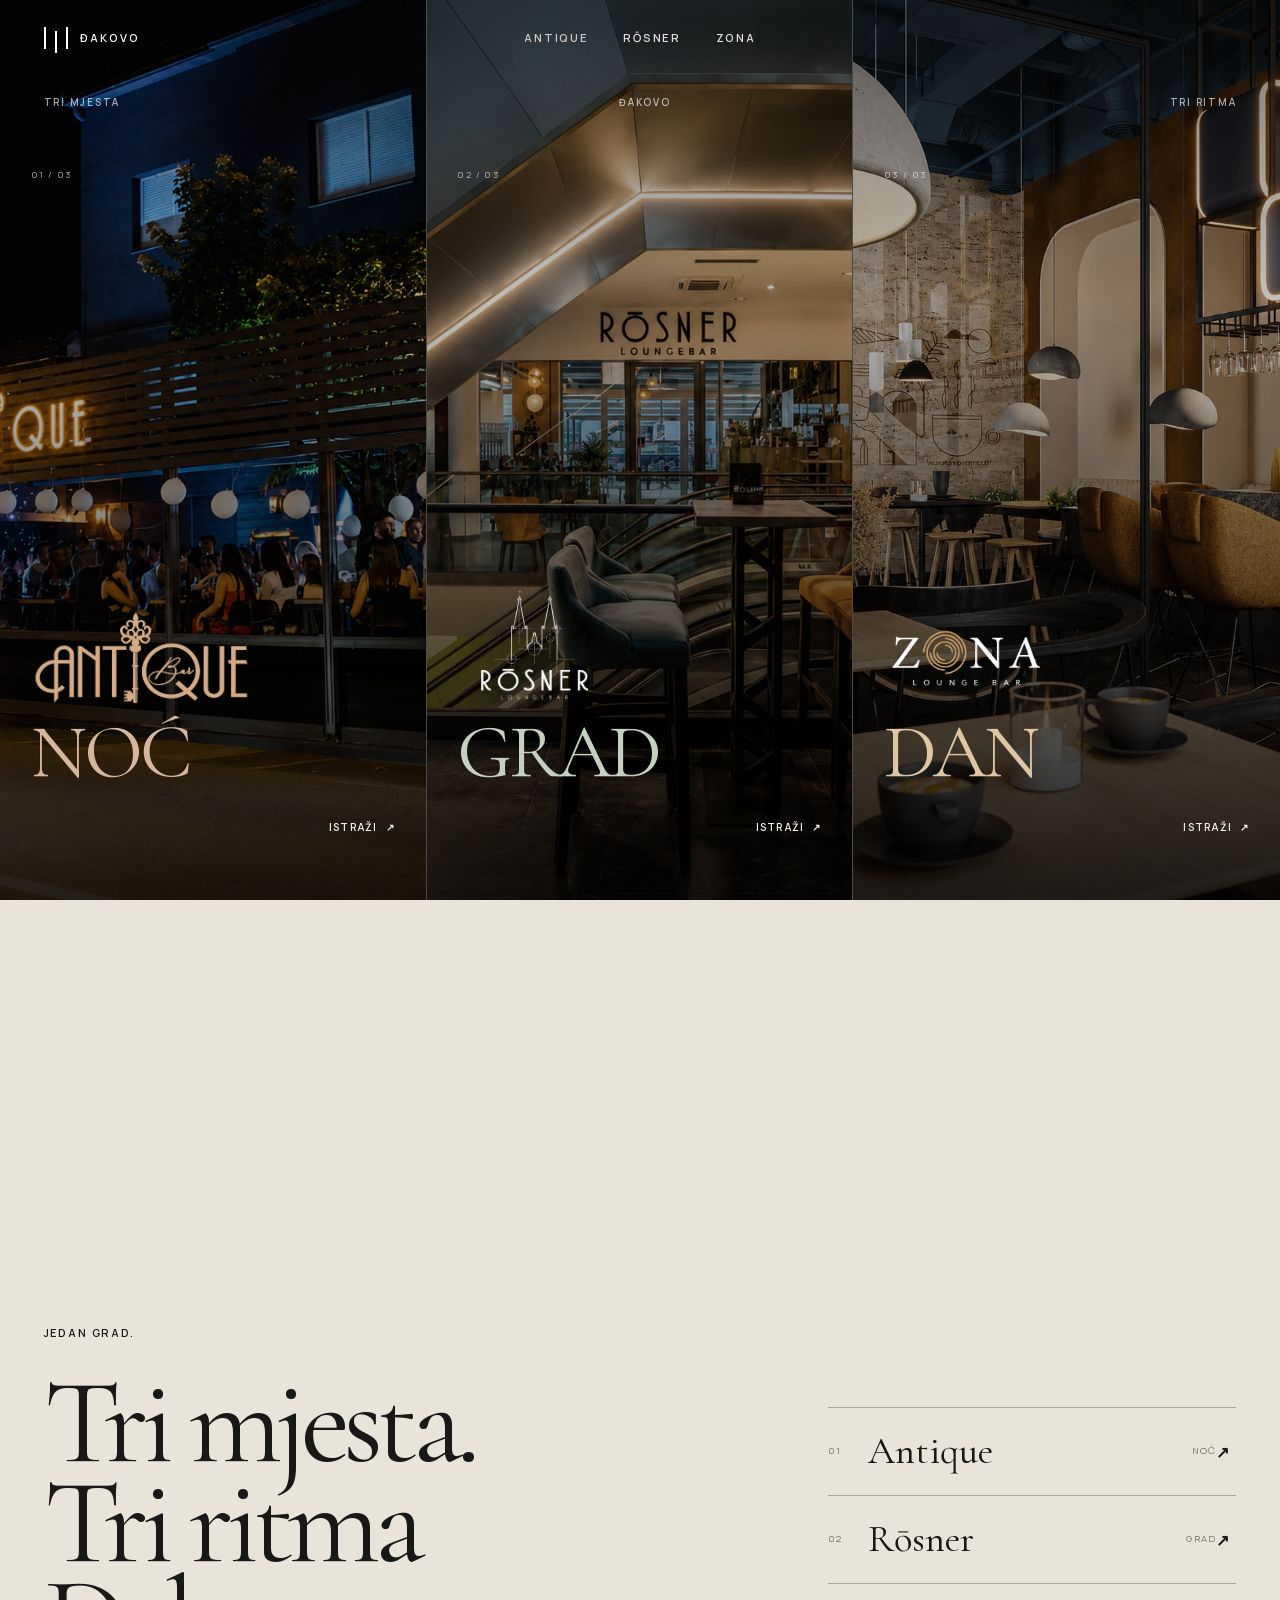
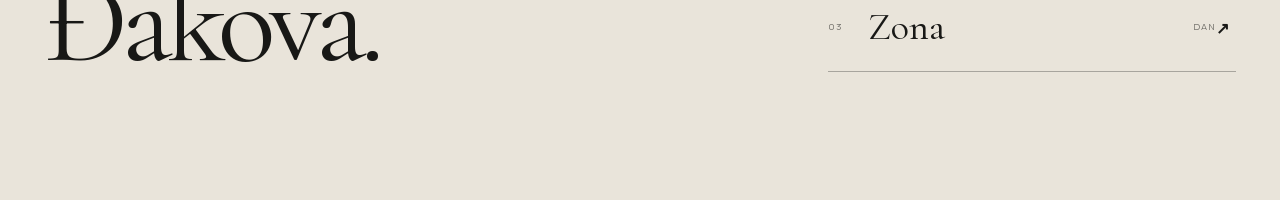
==== commit 498971f5: "Add files via upload" ====
--- a/index.html
+++ b/index.html
@@ -55,7 +55,7 @@
               <span class="venue-panel__content">
                 <img class="venue-panel__logo" src="assets/images/antique/logo.png" alt="" width="1942" height="809">
                 <span class="venue-panel__concept">Noć</span>
-                <span class="venue-panel__details"><span>Danju lounge. Vikendom druga energija.</span><span>Jelačićeva · Đakovo</span></span>
+                <span class="venue-panel__details"><span>Dani za uživanje. Noći za pamćenje.</span><span>Jelačićeva · Đakovo</span></span>
                 <span class="venue-panel__cta">Istraži <b aria-hidden="true">↗</b></span>
               </span>
             </a>
--- a/styles.css
+++ b/styles.css
@@ -875,6 +875,147 @@
   text-transform: uppercase;
 }
 
+/* Antique editorial intro */
+.venue-intro--feature {
+  position: relative;
+  min-height: 100svh;
+  padding-top: clamp(7rem, 10vw, 10rem);
+  padding-bottom: clamp(7rem, 10vw, 10rem);
+  display: grid;
+  grid-template-columns: repeat(12, minmax(0, 1fr));
+  grid-template-rows: auto 1fr;
+  column-gap: clamp(1rem, 2vw, 2.5rem);
+  overflow: hidden;
+  isolation: isolate;
+}
+
+.venue-intro__feature-label {
+  grid-column: 1 / 4;
+  align-self: start;
+  padding-top: 0.4rem;
+}
+
+.venue-intro__feature-image {
+  position: relative;
+  z-index: 1;
+  grid-column: 1 / 6;
+  grid-row: 2;
+  align-self: end;
+  width: 100%;
+  height: clamp(520px, 65vw, 820px);
+  margin-top: clamp(3rem, 6vw, 6rem);
+  overflow: hidden;
+}
+
+.venue-intro__feature-image::after {
+  content: "";
+  position: absolute;
+  inset: 0;
+  border: 1px solid rgba(255, 255, 255, 0.13);
+  pointer-events: none;
+}
+
+.venue-intro__feature-image img {
+  position: absolute;
+  inset: 0;
+  width: 100%;
+  height: 100%;
+  object-fit: cover;
+  object-position: 52% center;
+  filter: saturate(0.82) contrast(1.04) brightness(0.82);
+  transition: transform 1s cubic-bezier(0.22, 1, 0.36, 1);
+}
+
+.venue-intro__feature-image:hover img {
+  transform: scale(1.025);
+}
+
+.venue-intro__feature-image > span {
+  position: absolute;
+  z-index: 1;
+  right: 1.1rem;
+  bottom: 1rem;
+  font-size: 0.56rem;
+  font-weight: 600;
+  letter-spacing: 0.15em;
+  text-transform: uppercase;
+  color: rgba(255, 255, 255, 0.75);
+}
+
+.venue-intro__feature-copy {
+  position: relative;
+  z-index: 2;
+  grid-column: 5 / 13;
+  grid-row: 2;
+  align-self: center;
+  margin-top: clamp(3rem, 6vw, 6rem);
+  padding-left: clamp(1rem, 3vw, 4rem);
+}
+
+.venue-intro__feature-copy h2 {
+  margin: 0;
+  font-family: var(--font-display), Georgia, serif;
+  font-size: clamp(4.4rem, 8vw, 9.5rem);
+  font-weight: 400;
+  line-height: 0.84;
+  letter-spacing: -0.052em;
+  text-shadow: 0 2px 24px rgba(0, 0, 0, 0.3);
+}
+
+.venue-intro__feature-copy > p {
+  width: max-content;
+  max-width: none;
+  margin: clamp(2.5rem, 4vw, 4rem) 0 0 clamp(4rem, 9vw, 10rem);
+  color: var(--theme-muted);
+  font-size: clamp(1rem, 1.25vw, 1.2rem);
+  line-height: 1.75;
+  white-space: nowrap;
+}
+
+.venue-intro__feature-axis {
+  width: min(100%, 360px);
+  margin: 0 0 clamp(2rem, 3vw, 3.2rem) clamp(4rem, 9vw, 10rem);
+  display: flex;
+  align-items: center;
+  gap: 1rem;
+  color: var(--theme-accent);
+  font-family: var(--font-display), Georgia, serif;
+  font-size: clamp(1.4rem, 2.2vw, 2.3rem);
+  text-transform: uppercase;
+}
+
+.venue-intro__feature-axis i {
+  position: relative;
+  height: 1px;
+  flex: 1;
+  background: var(--theme-line);
+}
+
+.venue-intro__feature-axis i::after {
+  content: "";
+  position: absolute;
+  top: -3px;
+  left: 50%;
+  width: 7px;
+  height: 7px;
+  border-radius: 50%;
+  background: var(--theme-accent);
+}
+
+.venue-intro__feature-word {
+  position: absolute;
+  z-index: -1;
+  right: -0.05em;
+  bottom: -0.15em;
+  font-family: var(--font-display), Georgia, serif;
+  font-size: clamp(8rem, 21vw, 26rem);
+  line-height: 0.8;
+  letter-spacing: -0.06em;
+  color: var(--theme-accent);
+  opacity: 0.055;
+  pointer-events: none;
+}
+
 /* Story */
 .venue-story {
   padding: clamp(6rem, 10vw, 10rem) 0;
@@ -922,6 +1063,20 @@
   margin: 0;
   color: rgba(255, 255, 255, 0.63);
   line-height: 1.75;
+}
+
+.venue-story--antique .venue-story__header p {
+  margin-right: auto;
+  margin-left: auto;
+  text-align: center;
+}
+
+.venue-story--antique .venue-story__header > div {
+  grid-column: 1 / -1;
+}
+
+.venue-story--antique .venue-story__header h2 {
+  text-align: center;
 }
 
 .venue-story__visuals {
@@ -994,6 +1149,104 @@
   color: var(--theme-accent);
 }
 
+/* Antique day/night image mosaic */
+.venue-story__mosaic {
+  margin-top: clamp(4rem, 8vw, 8rem);
+  display: grid;
+  grid-template-columns: repeat(12, minmax(0, 1fr));
+  gap: clamp(1rem, 2vw, 2rem);
+}
+
+.story-mosaic__item {
+  position: relative;
+  overflow: hidden;
+  background: #181614;
+}
+
+.story-mosaic__item img {
+  position: absolute;
+  inset: 0;
+  width: 100%;
+  height: 100%;
+  object-fit: cover;
+  transition: transform 1s cubic-bezier(0.22, 1, 0.36, 1);
+}
+
+.story-mosaic__item:hover img {
+  transform: scale(1.025);
+}
+
+.story-mosaic__item--day,
+.story-mosaic__item--drink {
+  grid-column: span 6;
+  height: clamp(560px, 55vw, 820px);
+}
+
+.story-mosaic__item--day img {
+  object-position: center 35%;
+}
+
+.story-mosaic__item--drink img {
+  object-position: center 55%;
+}
+
+.story-mosaic__day-copy,
+.story-mosaic__night-copy {
+  grid-column: 1 / -1;
+  display: grid;
+  grid-template-columns: auto auto 1fr;
+  align-items: center;
+  gap: clamp(1rem, 2vw, 2.5rem);
+}
+
+.story-mosaic__day-copy {
+  margin: 0 0 clamp(0.5rem, 1vw, 1.25rem);
+}
+
+.story-mosaic__night-copy {
+  margin: clamp(3rem, 5vw, 6rem) 0 clamp(0.5rem, 1vw, 1.25rem);
+}
+
+.story-mosaic__day-copy > span,
+.story-mosaic__night-copy > span {
+  font-size: 0.58rem;
+  font-weight: 600;
+  letter-spacing: 0.17em;
+  text-transform: uppercase;
+  color: rgba(255, 255, 255, 0.48);
+}
+
+.story-mosaic__day-copy p,
+.story-mosaic__night-copy p {
+  margin: 0;
+  font-family: var(--font-display), Georgia, serif;
+  font-size: clamp(2rem, 3.4vw, 4.2rem);
+  font-weight: 400;
+  line-height: 1;
+  letter-spacing: -0.025em;
+  color: #f0ebe4;
+}
+
+.story-mosaic__day-copy i,
+.story-mosaic__night-copy i {
+  height: 1px;
+  background: rgba(255, 255, 255, 0.22);
+}
+
+.story-mosaic__item--party {
+  grid-column: 1 / span 5;
+  height: clamp(400px, 36vw, 620px);
+}
+
+.story-mosaic__item--terrace {
+  grid-column: 6 / span 7;
+  height: clamp(400px, 36vw, 620px);
+}
+
+.story-mosaic__item--terrace img {
+  object-position: center center;
+}
+
 /* Offer */
 .venue-offer {
   padding-top: clamp(7rem, 12vw, 13rem);
@@ -1064,6 +1317,72 @@
   opacity: 0.5;
 }
 
+/* Antique coffee-to-bar feature */
+.venue-offer--antique {
+  grid-template-columns: minmax(0, 1.18fr) minmax(380px, 0.82fr);
+  gap: 0;
+  align-items: end;
+}
+
+.venue-offer--antique .venue-offer__image {
+  min-height: clamp(600px, 57vw, 880px);
+}
+
+.venue-offer--antique .venue-offer__image::after {
+  content: "";
+  position: absolute;
+  inset: 50% 0 0;
+  background: linear-gradient(to bottom, transparent, rgba(10, 9, 8, 0.68));
+  pointer-events: none;
+}
+
+.venue-offer__image-axis {
+  position: absolute;
+  z-index: 2;
+  right: clamp(5.5rem, 7vw, 8rem);
+  bottom: clamp(1.25rem, 2.5vw, 2.75rem);
+  left: clamp(1.25rem, 2.5vw, 2.75rem);
+  display: grid;
+  grid-template-columns: auto minmax(0, 1fr) auto;
+  align-items: center;
+  gap: 1rem;
+  overflow: hidden;
+  color: #f0ebe4;
+  font-size: 0.58rem;
+  font-weight: 600;
+  letter-spacing: 0.18em;
+  text-transform: uppercase;
+}
+
+.venue-offer__image-axis i {
+  height: 1px;
+  background: rgba(255, 255, 255, 0.5);
+}
+
+.venue-offer--antique .venue-offer__copy {
+  position: relative;
+  z-index: 3;
+  margin: 0 0 clamp(2rem, 4vw, 5rem) clamp(-5rem, -4vw, -3.5rem);
+  padding: clamp(2.5rem, 4vw, 5rem);
+  background: #171513;
+  box-shadow: 0 2rem 5rem rgba(0, 0, 0, 0.2);
+}
+
+.venue-offer--antique .venue-offer__copy h2 {
+  margin-top: clamp(1.5rem, 3vw, 3rem);
+  font-size: clamp(3.25rem, 5vw, 6.2rem);
+  line-height: 0.93;
+}
+
+.venue-offer--antique .venue-offer__copy h2 span {
+  display: block;
+}
+
+.venue-offer--antique .venue-offer__copy h2 span:last-child {
+  margin-top: 0.18em;
+  color: #c9a482;
+}
+
 /* Gallery */
 .venue-gallery {
   padding-top: clamp(7rem, 11vw, 12rem);
@@ -1143,6 +1462,12 @@
   grid-column: 2 / span 9;
   margin-top: 5vw;
   aspect-ratio: 1.5;
+}
+
+.gallery-item.gallery-item--interior-wide {
+  grid-column: 2 / span 10;
+  margin-top: 5vw;
+  aspect-ratio: 1.78;
 }
 
 .gallery-item img {
@@ -1592,6 +1917,31 @@
     grid-template-columns: 1fr 2.5fr;
   }
 
+  .venue-intro--feature {
+    grid-template-columns: repeat(12, minmax(0, 1fr));
+  }
+
+  .venue-intro__feature-image {
+    grid-column: 1 / 7;
+  }
+
+  .venue-intro__feature-copy {
+    grid-column: 5 / 13;
+  }
+
+  .venue-intro__feature-copy > p {
+    width: calc(100% - 18vw);
+    max-width: calc(100% - 18vw);
+    margin-left: 18vw;
+    white-space: normal;
+  }
+
+  .venue-intro__feature-axis {
+    width: calc(100% - 18vw);
+    max-width: calc(100% - 18vw);
+    margin-left: 18vw;
+  }
+
   .venue-intro__body {
     grid-template-columns: 1fr;
   }
@@ -1612,6 +1962,20 @@
   .venue-offer__copy {
     width: 80%;
     margin-left: auto;
+  }
+
+  .venue-offer--antique .venue-offer__image {
+    width: 92%;
+    min-height: 660px;
+  }
+
+  .venue-offer--antique .venue-offer__copy {
+    width: 82%;
+    margin: -8rem 0 0 auto;
+  }
+
+  .venue-offer--antique .venue-offer__image-axis {
+    right: clamp(1.25rem, 3vw, 2rem);
   }
 
   .venue-gallery__header {
@@ -1809,6 +2173,62 @@
 
   .venue-intro__body p {
     max-width: 92%;
+  }
+
+  .venue-intro--feature {
+    min-height: auto;
+    padding-top: 7rem;
+    padding-bottom: 7rem;
+    display: grid;
+    grid-template-columns: 1fr;
+    grid-template-rows: auto;
+  }
+
+  .venue-intro__feature-label,
+  .venue-intro__feature-image,
+  .venue-intro__feature-copy {
+    grid-column: 1;
+    grid-row: auto;
+  }
+
+  .venue-intro__feature-image {
+    width: calc(100% + var(--page-gutter));
+    height: min(68svh, 650px);
+    margin-top: 3rem;
+    margin-left: calc(var(--page-gutter) * -1);
+  }
+
+  .venue-intro__feature-copy {
+    z-index: 2;
+    margin-top: 2.5rem;
+    padding-left: 0;
+  }
+
+  .venue-intro__feature-copy h2 {
+    font-size: clamp(4rem, 17vw, 6.3rem);
+  }
+
+  .venue-intro__feature-copy > p,
+  .venue-intro__feature-axis {
+    width: 100%;
+    max-width: 100%;
+    margin-left: 0;
+  }
+
+  .venue-intro__feature-copy > p {
+    white-space: normal;
+  }
+
+  .venue-intro__feature-axis {
+    margin-bottom: 2rem;
+    color: #e1c2a7;
+    text-shadow: 0 1px 12px #000;
+  }
+
+  .venue-intro__feature-word {
+    right: -0.08em;
+    bottom: 0;
+    font-size: 36vw;
   }
 
   .venue-story {
@@ -1852,6 +2272,51 @@
     margin-left: 0.8rem;
   }
 
+  .venue-story__mosaic {
+    display: block;
+    margin-top: 4rem;
+  }
+
+  .story-mosaic__item {
+    width: 100%;
+    margin-bottom: 1.25rem;
+  }
+
+  .story-mosaic__item--day,
+  .story-mosaic__item--drink {
+    height: min(74svh, 680px);
+  }
+
+  .story-mosaic__item--party {
+    height: 90vw;
+  }
+
+  .story-mosaic__day-copy,
+  .story-mosaic__night-copy {
+    margin-top: 4rem;
+    margin-bottom: 1.5rem;
+    padding-top: 1.2rem;
+    display: block;
+    border-top: 1px solid rgba(255, 255, 255, 0.2);
+  }
+
+  .story-mosaic__day-copy p,
+  .story-mosaic__night-copy p {
+    margin-top: 1rem;
+    font-size: clamp(2.2rem, 10vw, 3.5rem);
+    line-height: 1.02;
+  }
+
+  .story-mosaic__day-copy i,
+  .story-mosaic__night-copy i {
+    display: none;
+  }
+
+  .story-mosaic__item--terrace {
+    height: 68vw;
+    min-height: 280px;
+  }
+
   .venue-offer {
     padding-top: 7rem;
     padding-bottom: 7rem;
@@ -1870,6 +2335,25 @@
 
   .venue-offer__copy h2 {
     font-size: clamp(3.7rem, 17vw, 6rem);
+  }
+
+  .venue-offer--antique {
+    gap: 0;
+  }
+
+  .venue-offer--antique .venue-offer__image {
+    width: calc(100% + var(--page-gutter));
+    min-height: min(126vw, 620px);
+  }
+
+  .venue-offer--antique .venue-offer__copy {
+    width: calc(100% - 0.75rem);
+    margin: -2.5rem 0 0 0.75rem;
+    padding: 2.25rem 1.5rem;
+  }
+
+  .venue-offer--antique .venue-offer__copy h2 {
+    font-size: clamp(3rem, 13vw, 4.5rem);
   }
 
   .venue-gallery {
@@ -1912,6 +2396,12 @@
   .gallery-item:nth-child(3n) {
     width: 88%;
     aspect-ratio: 1.45;
+  }
+
+  .gallery-item.gallery-item--interior-wide {
+    width: 100%;
+    margin-left: 0;
+    aspect-ratio: 1.78;
   }
 
   .lightbox__image {
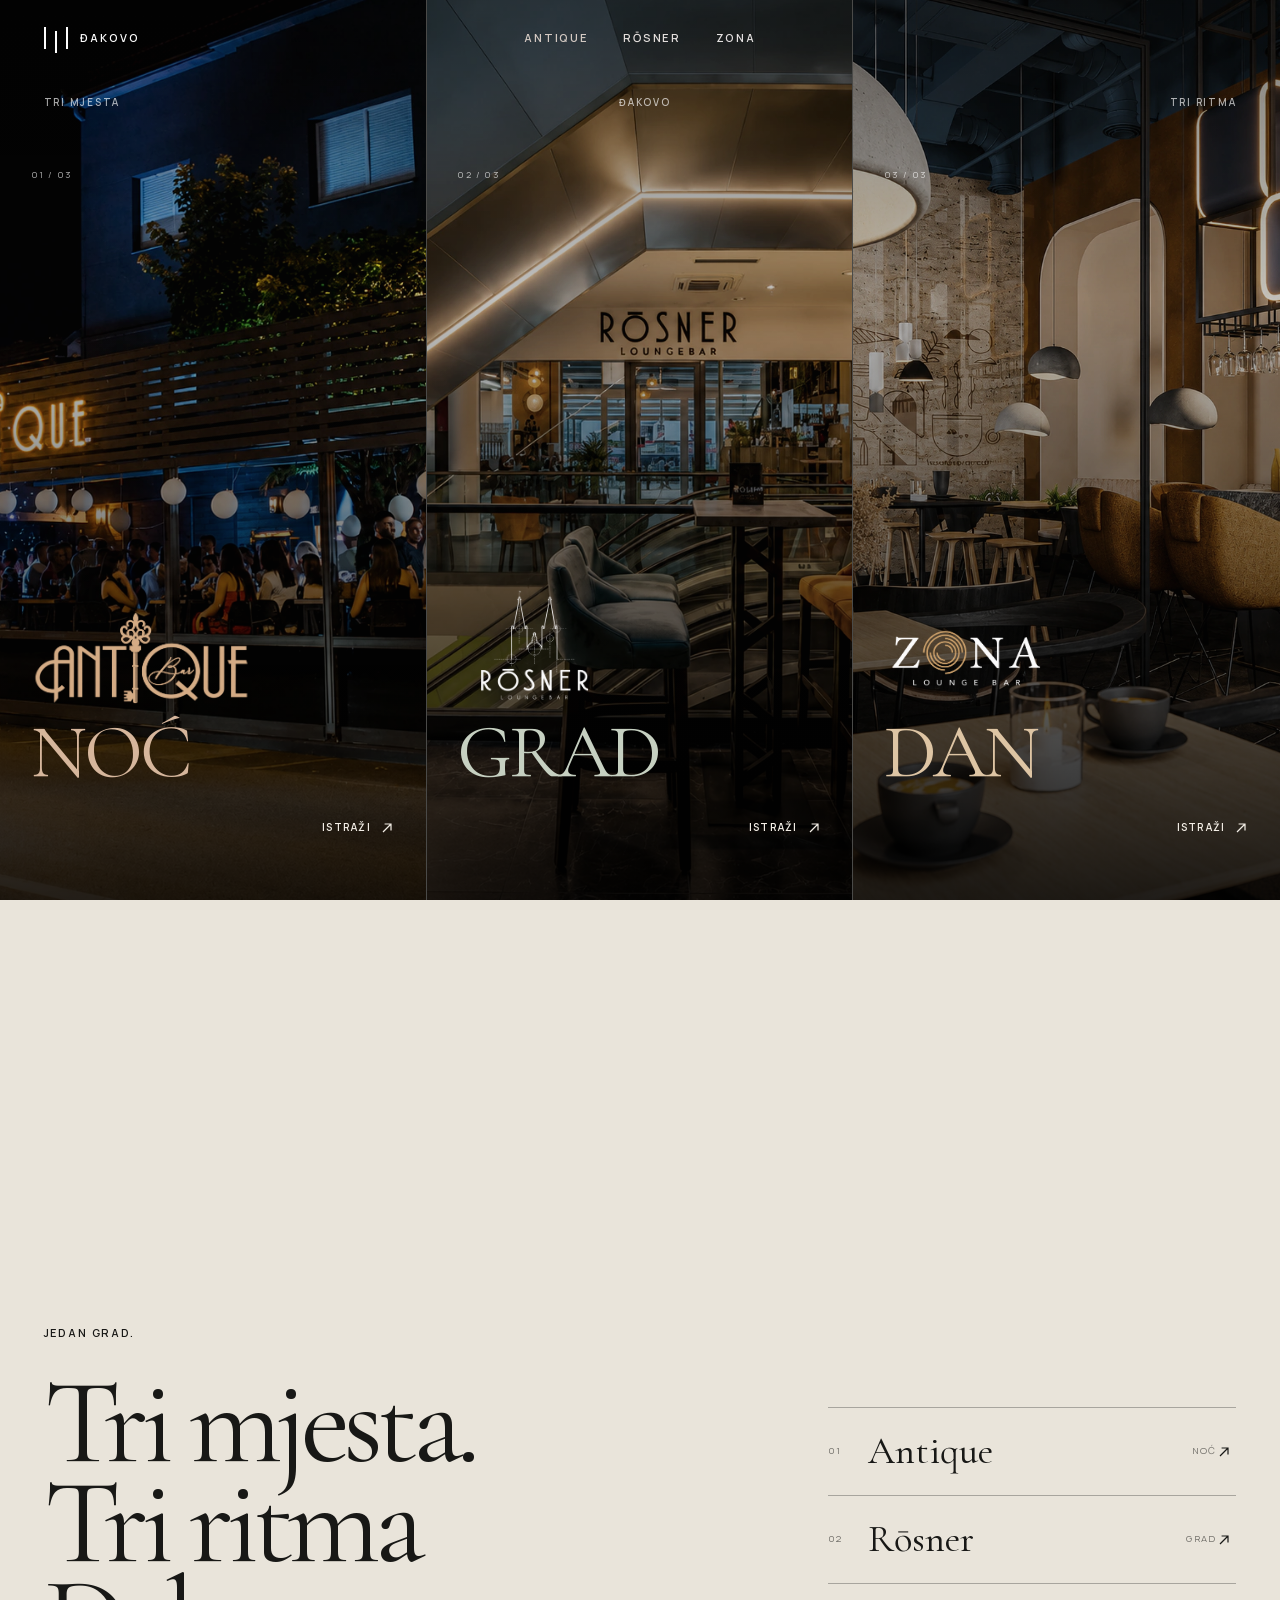
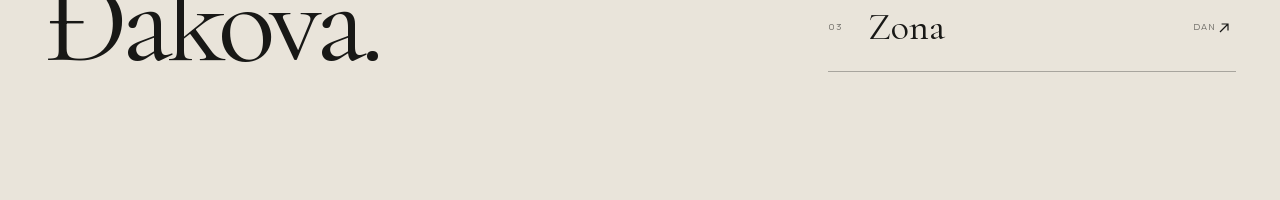
==== commit 91cd0e30: "Add files via upload" ====
--- a/index.html
+++ b/index.html
@@ -56,7 +56,7 @@
                 <img class="venue-panel__logo" src="assets/images/antique/logo.png" alt="" width="1942" height="809">
                 <span class="venue-panel__concept">Noć</span>
                 <span class="venue-panel__details"><span>Dani za uživanje. Noći za pamćenje.</span><span>Jelačićeva · Đakovo</span></span>
-                <span class="venue-panel__cta">Istraži <b aria-hidden="true">↗</b></span>
+                <span class="venue-panel__cta">Istraži <svg viewBox="0 0 20 20" aria-hidden="true" focusable="false"><path d="M5 15 15 5M7 5h8v8" fill="none" stroke="currentColor" stroke-width="1.5"/></svg></span>
               </span>
             </a>
           </article>
@@ -70,7 +70,7 @@
                 <img class="venue-panel__logo" src="assets/images/rosner/logo.png" alt="" width="1448" height="1086">
                 <span class="venue-panel__concept">Grad</span>
                 <span class="venue-panel__details"><span>Kava. Piće. Grad.</span><span>Centar Đakova</span></span>
-                <span class="venue-panel__cta">Istraži <b aria-hidden="true">↗</b></span>
+                <span class="venue-panel__cta">Istraži <svg viewBox="0 0 20 20" aria-hidden="true" focusable="false"><path d="M5 15 15 5M7 5h8v8" fill="none" stroke="currentColor" stroke-width="1.5"/></svg></span>
               </span>
             </a>
           </article>
@@ -84,7 +84,7 @@
                 <img class="venue-panel__logo" src="assets/images/zona/logo.png" alt="" width="1672" height="941">
                 <span class="venue-panel__concept">Dan</span>
                 <span class="venue-panel__details"><span>Kava. Zalogaj. Dobro društvo.</span><span>STOP SHOP · Đakovo</span></span>
-                <span class="venue-panel__cta">Istraži <b aria-hidden="true">↗</b></span>
+                <span class="venue-panel__cta">Istraži <svg viewBox="0 0 20 20" aria-hidden="true" focusable="false"><path d="M5 15 15 5M7 5h8v8" fill="none" stroke="currentColor" stroke-width="1.5"/></svg></span>
               </span>
             </a>
           </article>
@@ -97,9 +97,9 @@
           <h2>Tri mjesta.<br>Tri ritma Đakova.</h2>
         </div>
         <div class="home-statement__venues">
-          <div data-reveal><a href="antiquebar.html" data-page-link><span>01</span><strong>Antique</strong><small>Noć</small><b aria-hidden="true">↗</b></a></div>
-          <div data-reveal><a href="rosner.html" data-page-link><span>02</span><strong>Rōsner</strong><small>Grad</small><b aria-hidden="true">↗</b></a></div>
-          <div data-reveal><a href="zona.html" data-page-link><span>03</span><strong>Zona</strong><small>Dan</small><b aria-hidden="true">↗</b></a></div>
+          <div data-reveal><a href="antiquebar.html" data-page-link><span>01</span><strong>Antique</strong><small>Noć</small><svg viewBox="0 0 20 20" aria-hidden="true" focusable="false"><path d="M5 15 15 5M7 5h8v8" fill="none" stroke="currentColor" stroke-width="1.5"/></svg></a></div>
+          <div data-reveal><a href="rosner.html" data-page-link><span>02</span><strong>Rōsner</strong><small>Grad</small><svg viewBox="0 0 20 20" aria-hidden="true" focusable="false"><path d="M5 15 15 5M7 5h8v8" fill="none" stroke="currentColor" stroke-width="1.5"/></svg></a></div>
+          <div data-reveal><a href="zona.html" data-page-link><span>03</span><strong>Zona</strong><small>Dan</small><svg viewBox="0 0 20 20" aria-hidden="true" focusable="false"><path d="M5 15 15 5M7 5h8v8" fill="none" stroke="currentColor" stroke-width="1.5"/></svg></a></div>
         </div>
       </section>
     </main>
--- a/styles.css
+++ b/styles.css
@@ -1016,6 +1016,365 @@
   pointer-events: none;
 }
 
+/* Rōsner city coffee intro */
+.venue-intro--rosner-feature {
+  position: relative;
+  min-height: 100svh;
+  padding-top: clamp(4.5rem, 7vw, 7rem);
+  padding-bottom: clamp(8rem, 12vw, 13rem);
+  display: grid;
+  grid-template-columns: repeat(12, minmax(0, 1fr));
+  grid-template-rows: auto 1fr;
+  column-gap: clamp(1rem, 2vw, 2.5rem);
+  overflow: hidden;
+  isolation: isolate;
+}
+
+.rosner-intro__label {
+  grid-column: 1 / 4;
+  grid-row: 1;
+  padding-top: 0.55rem;
+}
+
+.rosner-intro__title {
+  position: relative;
+  z-index: 3;
+  grid-column: 6 / 13;
+  grid-row: 2;
+  align-self: start;
+  margin-top: clamp(5rem, 8vw, 8rem);
+  top: clamp(3rem, 3.5vw, 4rem);
+  left: clamp(-3rem, -2.5vw, -1.25rem);
+}
+
+.rosner-intro__title h2 {
+  margin: -0.12em 0 0;
+  font-family: var(--font-display), Georgia, serif;
+  font-size: clamp(4.1rem, 6.4vw, 7.8rem);
+  font-weight: 400;
+  line-height: 0.86;
+  letter-spacing: -0.05em;
+}
+
+.rosner-intro__title h2 span {
+  display: table;
+  max-width: 100%;
+  padding: 0.01em 0.09em 0.06em;
+  background: var(--theme-bg);
+}
+
+.rosner-intro__title h2 span:last-child {
+  margin-top: -0.03em;
+  margin-left: clamp(1rem, 3vw, 4rem);
+}
+
+.rosner-intro__image {
+  position: relative;
+  z-index: 2;
+  grid-column: 2 / 7;
+  grid-row: 2;
+  width: 100%;
+  height: clamp(540px, 58vw, 800px);
+  margin: clamp(4rem, 7vw, 7rem) 0 0;
+  overflow: visible;
+}
+
+.rosner-intro__image::before {
+  content: "";
+  position: absolute;
+  z-index: -1;
+  inset: clamp(0.75rem, 1.4vw, 1.5rem) clamp(-1.5rem, -1.4vw, -0.75rem) clamp(-1.5rem, -1.4vw, -0.75rem) clamp(0.75rem, 1.4vw, 1.5rem);
+  border: 1px solid rgba(23, 27, 24, 0.28);
+}
+
+.rosner-intro__image img {
+  width: 100%;
+  height: 100%;
+  display: block;
+  object-fit: cover;
+  object-position: center 45%;
+  filter: saturate(0.78) contrast(1.04);
+  transition: filter 700ms ease, transform 1s cubic-bezier(0.22, 1, 0.36, 1);
+}
+
+.rosner-intro__image:hover img {
+  filter: saturate(0.98) contrast(1.02);
+  transform: scale(1.018);
+}
+
+.rosner-intro__image figcaption {
+  position: absolute;
+  right: 0;
+  bottom: 0;
+  left: 0;
+  padding: 1.2rem 1.35rem;
+  display: flex;
+  justify-content: space-between;
+  gap: 1rem;
+  background: linear-gradient(to top, rgba(12, 15, 13, 0.78), transparent);
+  color: #f1f1eb;
+  font-size: 0.56rem;
+  font-weight: 600;
+  letter-spacing: 0.16em;
+  text-transform: uppercase;
+}
+
+.rosner-intro__copy {
+  position: relative;
+  z-index: 2;
+  grid-column: 7 / 12;
+  grid-row: 2;
+  align-self: start;
+  margin: clamp(26rem, 32vw, 32rem) 0 0 clamp(1rem, 4vw, 5rem);
+}
+
+.rosner-intro__copy > p {
+  max-width: 520px;
+  margin: 0;
+  color: var(--theme-muted);
+  font-size: clamp(1.05rem, 1.4vw, 1.35rem);
+  line-height: 1.8;
+}
+
+.rosner-intro__axis {
+  width: min(100%, 430px);
+  margin-top: clamp(3rem, 5vw, 5rem);
+  padding: 1.15rem 0;
+  display: grid;
+  grid-template-columns: auto 1fr auto;
+  align-items: center;
+  gap: 1.25rem;
+  border-top: 1px solid var(--theme-line);
+  border-bottom: 1px solid var(--theme-line);
+  color: var(--theme-accent);
+  font-family: var(--font-display), Georgia, serif;
+  font-size: clamp(1.5rem, 2.3vw, 2.5rem);
+}
+
+.rosner-intro__axis i {
+  position: relative;
+  height: 1px;
+  background: var(--theme-line);
+}
+
+.rosner-intro__axis i::after {
+  content: "";
+  position: absolute;
+  top: -3px;
+  left: 50%;
+  width: 7px;
+  height: 7px;
+  border-radius: 50%;
+  background: var(--theme-accent);
+}
+
+.rosner-intro__ghost {
+  position: absolute;
+  z-index: -1;
+  right: -0.04em;
+  bottom: -0.12em;
+  font-family: var(--font-display), Georgia, serif;
+  font-size: clamp(8rem, 20vw, 24rem);
+  line-height: 0.8;
+  letter-spacing: -0.055em;
+  color: var(--theme-accent);
+  opacity: 0.07;
+  text-transform: uppercase;
+  pointer-events: none;
+}
+
+/* Zona daylight interior intro */
+.venue-intro--zona-feature {
+  position: relative;
+  min-height: 100svh;
+  padding-top: clamp(4.5rem, 7vw, 7rem);
+  padding-bottom: clamp(8rem, 12vw, 13rem);
+  display: grid;
+  grid-template-columns: repeat(12, minmax(0, 1fr));
+  grid-template-rows: auto 1fr;
+  column-gap: clamp(1rem, 2vw, 2.5rem);
+  overflow: hidden;
+  isolation: isolate;
+}
+
+.zona-intro__label {
+  grid-column: 1 / 4;
+  grid-row: 1;
+  padding-top: 0.55rem;
+}
+
+.zona-intro__title {
+  position: relative;
+  z-index: 3;
+  grid-column: 1 / 10;
+  grid-row: 2;
+  align-self: start;
+  top: clamp(1.5rem, 2vw, 2.5rem);
+  margin-top: clamp(6rem, 9vw, 9rem);
+}
+
+.zona-intro__title h2 {
+  margin: 0;
+  font-family: var(--font-display), Georgia, serif;
+  font-size: clamp(4.2rem, 7.2vw, 8.6rem);
+  font-weight: 400;
+  line-height: 0.86;
+  letter-spacing: -0.05em;
+}
+
+.zona-intro__title h2 span {
+  display: table;
+  max-width: 100%;
+  padding: 0.01em 0.09em 0.06em;
+  background: var(--theme-bg);
+}
+
+.zona-intro__title h2 span:last-child {
+  margin-top: -0.03em;
+  margin-left: clamp(2rem, 5vw, 6rem);
+}
+
+.zona-intro__image {
+  position: relative;
+  z-index: 2;
+  grid-column: 7 / 13;
+  grid-row: 2;
+  width: 100%;
+  height: clamp(540px, 55vw, 790px);
+  margin: clamp(4rem, 7vw, 7rem) 0 0;
+  overflow: visible;
+}
+
+.zona-intro__image::before {
+  content: "";
+  position: absolute;
+  z-index: -1;
+  inset: clamp(0.75rem, 1.4vw, 1.5rem) clamp(0.75rem, 1.4vw, 1.5rem) clamp(-1.5rem, -1.4vw, -0.75rem) clamp(-1.5rem, -1.4vw, -0.75rem);
+  border: 1px solid rgba(28, 27, 24, 0.25);
+}
+
+.zona-intro__image img {
+  width: 100%;
+  height: 100%;
+  display: block;
+  object-fit: cover;
+  object-position: center;
+  filter: saturate(0.82) contrast(1.03);
+  transition: filter 700ms ease, transform 1s cubic-bezier(0.22, 1, 0.36, 1);
+}
+
+.zona-intro__image:hover img {
+  filter: saturate(1) contrast(1.01);
+  transform: scale(1.018);
+}
+
+.zona-intro__image figcaption {
+  position: absolute;
+  right: 0;
+  bottom: 0;
+  left: 0;
+  padding: 3.5rem 1.3rem 1.15rem;
+  display: flex;
+  justify-content: space-between;
+  gap: 1rem;
+  background: linear-gradient(to top, rgba(16, 15, 13, 0.72), transparent);
+  color: #f3eee5;
+  font-size: 0.56rem;
+  font-weight: 600;
+  letter-spacing: 0.16em;
+  text-transform: uppercase;
+}
+
+.zona-intro__copy {
+  position: relative;
+  z-index: 2;
+  grid-column: 2 / 7;
+  grid-row: 2;
+  align-self: center;
+  top: clamp(4rem, 7vw, 7rem);
+  margin: 0;
+}
+
+.zona-intro__copy > p {
+  max-width: 620px;
+  margin: 0;
+  color: var(--theme-muted);
+  font-size: clamp(1.05rem, 1.35vw, 1.3rem);
+  line-height: 1.8;
+}
+
+.zona-intro__modes {
+  grid-column: 2 / 7;
+  grid-row: 2;
+  align-self: end;
+  width: min(100%, 620px);
+  margin: 0 0 clamp(2rem, 4vw, 4rem);
+  padding: 1.4rem 0;
+  display: grid;
+  grid-template-columns: minmax(0, 1fr) minmax(2rem, 0.45fr) minmax(0, 1.2fr);
+  align-items: center;
+  gap: 1.25rem;
+  border-top: 1px solid var(--theme-line);
+  border-bottom: 1px solid var(--theme-line);
+}
+
+.zona-intro__modes > span {
+  display: grid;
+  gap: 0.5rem;
+}
+
+.zona-intro__modes > span:last-child {
+  text-align: right;
+}
+
+.zona-intro__modes small {
+  color: var(--theme-muted);
+  font-size: 0.54rem;
+  font-weight: 600;
+  letter-spacing: 0.15em;
+  text-transform: uppercase;
+}
+
+.zona-intro__modes strong {
+  color: var(--theme-accent);
+  font-family: var(--font-display), Georgia, serif;
+  font-size: clamp(1.45rem, 2vw, 2.2rem);
+  font-weight: 400;
+  line-height: 1;
+}
+
+.zona-intro__modes > i {
+  position: relative;
+  height: 1px;
+  background: var(--theme-line);
+}
+
+.zona-intro__modes > i::after {
+  content: "";
+  position: absolute;
+  top: -3px;
+  left: 50%;
+  width: 7px;
+  height: 7px;
+  border-radius: 50%;
+  background: var(--theme-accent);
+}
+
+.zona-intro__ghost {
+  position: absolute;
+  z-index: -1;
+  left: -0.04em;
+  bottom: -0.12em;
+  font-family: var(--font-display), Georgia, serif;
+  font-size: clamp(8rem, 20vw, 24rem);
+  line-height: 0.8;
+  letter-spacing: -0.055em;
+  color: var(--theme-accent);
+  opacity: 0.065;
+  text-transform: uppercase;
+  pointer-events: none;
+}
+
 /* Story */
 .venue-story {
   padding: clamp(6rem, 10vw, 10rem) 0;
@@ -1079,74 +1438,131 @@
   text-align: center;
 }
 
-.venue-story__visuals {
+.venue-story--zona .venue-story__header {
+  display: block;
+  text-align: center;
+}
+
+.venue-story--zona .venue-story__header > .section-eyebrow {
+  width: auto;
+  margin: 0 auto clamp(2rem, 4vw, 4rem);
+  text-align: center;
+}
+
+.venue-story--zona .venue-story__header > div {
+  max-width: 1280px;
+  margin: 0 auto;
+}
+
+.venue-story--zona .venue-story__header h2 {
+  text-align: center;
+}
+
+.venue-story--zona .venue-story__header > div > p {
+  width: min(100%, 760px);
+  margin-right: auto;
+  margin-left: auto;
+  text-align: center;
+}
+
+.zona-story__visuals {
   position: relative;
-  min-height: clamp(860px, 92vw, 1280px);
-  margin-top: clamp(4rem, 8vw, 8rem);
-}
-
-.story-image {
-  position: absolute;
+  min-height: clamp(820px, 82vw, 1160px);
+  margin-top: clamp(5rem, 9vw, 9rem);
+  display: grid;
+  grid-template-columns: repeat(12, minmax(0, 1fr));
+  gap: clamp(1.5rem, 3vw, 3.5rem);
+  align-items: start;
+  isolation: isolate;
+}
+
+.zona-story__visuals::before {
+  content: "";
+  position: absolute;
+  z-index: -1;
+  top: 14%;
+  left: 50%;
+  width: min(62vw, 920px);
+  aspect-ratio: 1;
+  border-radius: 50%;
+  background: radial-gradient(circle, rgba(168, 137, 94, 0.12), transparent 68%);
+  transform: translateX(-50%);
+  pointer-events: none;
+}
+
+.zona-story__image {
+  position: relative;
+  z-index: 2;
+  margin: 0;
   overflow: hidden;
-}
-
-.story-image img {
+  background: rgba(255, 255, 255, 0.05);
+}
+
+.zona-story__image::after {
+  content: "";
   position: absolute;
   inset: 0;
+  border: 1px solid rgba(255, 255, 255, 0.16);
+  pointer-events: none;
+}
+
+.zona-story__image img {
   width: 100%;
   height: 100%;
+  display: block;
   object-fit: cover;
-  transition: transform 1.1s cubic-bezier(0.22, 1, 0.36, 1);
-}
-
-.story-image:hover img {
+  transition: transform 1s cubic-bezier(0.22, 1, 0.36, 1), filter 700ms ease;
+}
+
+.zona-story__image:hover img {
   transform: scale(1.025);
-}
-
-.story-image > span {
-  position: absolute;
-  right: 1rem;
-  bottom: 1rem;
-  font-size: 0.59rem;
-  font-weight: 600;
-  letter-spacing: 0.16em;
-  text-transform: uppercase;
-  text-shadow: 0 1px 10px #000;
-}
-
-.story-image--primary {
-  top: 0;
-  left: var(--page-gutter);
-  width: min(35vw, 520px);
-  aspect-ratio: 0.74;
-}
-
-.story-image--secondary {
-  right: 0;
-  bottom: 0;
-  width: min(52vw, 850px);
-  aspect-ratio: 1.05;
-}
-
-.story-words {
-  position: absolute;
-  z-index: 2;
-  top: 37%;
-  right: var(--page-gutter);
-  left: 18vw;
+  filter: saturate(1.06);
+}
+
+.zona-story__image--focus {
+  grid-column: 1 / span 6;
+  height: clamp(620px, 58vw, 880px);
+}
+
+.zona-story__image--focus img {
+  object-position: center 45%;
+}
+
+.zona-story__image--social {
+  grid-column: 7 / span 6;
+  height: clamp(620px, 58vw, 880px);
+  margin-top: clamp(7rem, 12vw, 13rem);
+}
+
+.zona-story__image--social img {
+  object-position: center 45%;
+}
+
+.zona-story__connector {
+  position: absolute;
+  z-index: 3;
+  top: 4rem;
+  bottom: 4rem;
+  left: 50%;
   display: flex;
-  justify-content: space-between;
-  gap: 2rem;
-  font-family: var(--font-display), Georgia, serif;
-  font-size: clamp(2rem, 4.5vw, 5.5rem);
-  line-height: 1;
+  flex-direction: column;
+  align-items: center;
+  transform: translateX(-50%);
   pointer-events: none;
 }
 
-.story-words span:not(:last-child)::after {
-  content: "·";
-  margin-left: clamp(1rem, 3vw, 4rem);
-  color: var(--theme-accent);
+.zona-story__connector i {
+  width: 1px;
+  flex: 1;
+  background: rgba(255, 255, 255, 0.2);
+}
+
+.zona-story__connector b {
+  width: 9px;
+  height: 9px;
+  margin: 1.25rem 0;
+  border: 1px solid var(--theme-accent);
+  border-radius: 50%;
 }
 
 /* Antique day/night image mosaic */
@@ -1315,6 +1731,90 @@
   font-size: 0.55rem;
   letter-spacing: 0.12em;
   opacity: 0.5;
+}
+
+/* Rōsner people and coffee feature */
+.venue-offer--rosner-moments,
+.venue-offer--zona-food {
+  position: relative;
+  grid-template-columns: repeat(12, minmax(0, 1fr));
+  gap: clamp(1rem, 2vw, 2.5rem);
+  align-items: start;
+  overflow: hidden;
+}
+
+.venue-offer--rosner-moments .rosner-offer__copy,
+.venue-offer--zona-food .zona-offer__copy {
+  grid-column: 1 / -1;
+  grid-row: 2;
+  width: 100%;
+  margin: 0;
+  text-align: center;
+}
+
+.rosner-offer__label,
+.zona-offer__label {
+  grid-column: 1 / 4;
+  grid-row: 1;
+  align-self: start;
+  padding-top: 0.35rem;
+}
+
+.venue-offer--rosner-moments .rosner-offer__copy h2,
+.venue-offer--zona-food .zona-offer__copy h2 {
+  max-width: 1400px;
+  margin-right: auto;
+  margin-left: auto;
+  font-size: clamp(4.5rem, 7.3vw, 8.7rem);
+}
+
+.venue-offer--rosner-moments .rosner-offer__copy > div > p,
+.venue-offer--zona-food .zona-offer__copy > div > p {
+  max-width: 620px;
+  margin-right: auto;
+  margin-left: auto;
+}
+
+.rosner-offer__moments,
+.zona-offer__moments {
+  grid-column: 1 / -1;
+  grid-row: 3;
+  margin-top: clamp(2.5rem, 4vw, 4.5rem);
+  display: grid;
+  grid-template-columns: minmax(0, 0.82fr) minmax(0, 1.12fr) minmax(0, 0.82fr);
+  gap: clamp(1.25rem, 3vw, 3.5rem);
+  align-items: start;
+}
+
+.rosner-offer__moments figure,
+.zona-offer__moments figure {
+  position: relative;
+  margin: 0;
+  aspect-ratio: 0.8;
+  overflow: hidden;
+  background: rgba(23, 27, 24, 0.08);
+}
+
+.rosner-offer__moments figure:first-child,
+.rosner-offer__moments figure:last-child,
+.zona-offer__moments figure:first-child,
+.zona-offer__moments figure:last-child {
+  margin-top: clamp(3rem, 6vw, 7rem);
+}
+
+.rosner-offer__moments img,
+.zona-offer__moments img {
+  width: 100%;
+  height: 100%;
+  display: block;
+  object-fit: cover;
+  transition: transform 1s cubic-bezier(0.22, 1, 0.36, 1), filter 700ms ease;
+}
+
+.rosner-offer__moments figure:hover img,
+.zona-offer__moments figure:hover img {
+  transform: scale(1.025);
+  filter: saturate(1.05);
 }
 
 /* Antique coffee-to-bar feature */
@@ -1470,6 +1970,137 @@
   aspect-ratio: 1.78;
 }
 
+/* Compact Antique interior collage */
+.venue-gallery--antique .venue-gallery__header > p:last-child {
+  max-width: none;
+  transform: translateX(clamp(-2.5rem, -2.5vw, -1.25rem));
+  white-space: nowrap;
+}
+
+.venue-gallery--antique .gallery-grid {
+  gap: clamp(1.25rem, 2.5vw, 3rem);
+}
+
+.venue-gallery--antique .gallery-item:nth-child(1) {
+  grid-column: 1 / span 7;
+  margin-top: 0;
+  aspect-ratio: 1.52;
+}
+
+.venue-gallery--antique .gallery-item:nth-child(2) {
+  grid-column: 9 / span 4;
+  margin-top: clamp(3rem, 6vw, 7rem);
+  aspect-ratio: 1.12;
+}
+
+.venue-gallery--antique .gallery-item:nth-child(3) {
+  grid-column: 2 / span 5;
+  margin-top: 0;
+  aspect-ratio: 1.42;
+}
+
+.venue-gallery--antique .gallery-item:nth-child(4) {
+  grid-column: 7 / span 6;
+  margin-top: clamp(3rem, 5vw, 6rem);
+  aspect-ratio: 1.68;
+}
+
+/* Rōsner interior and people collage */
+.venue-gallery--rosner .venue-gallery__header > p:last-child {
+  max-width: none;
+  white-space: nowrap;
+}
+
+.venue-gallery--rosner .gallery-grid {
+  gap: clamp(1.25rem, 2.5vw, 3rem);
+}
+
+.venue-gallery--rosner .gallery-item:nth-child(1) {
+  grid-column: 1 / span 7;
+  width: 90%;
+  justify-self: start;
+  margin-top: 0;
+  aspect-ratio: 1.52;
+}
+
+.venue-gallery--rosner .gallery-item:nth-child(2) {
+  grid-column: 9 / span 4;
+  width: 115%;
+  justify-self: end;
+  margin-top: clamp(3rem, 6vw, 7rem);
+  aspect-ratio: 1.12;
+}
+
+.venue-gallery--rosner .gallery-item:nth-child(3) {
+  grid-column: 2 / span 10;
+  margin-top: clamp(1rem, 2vw, 2.5rem);
+  aspect-ratio: 1.65;
+}
+
+.venue-gallery--rosner .gallery-item:nth-child(4) {
+  grid-column: 1 / span 5;
+  margin-top: clamp(3rem, 5vw, 6rem);
+  aspect-ratio: 0.8;
+}
+
+.venue-gallery--rosner .gallery-item:nth-child(5) {
+  grid-column: 7 / span 6;
+  margin-top: clamp(6rem, 10vw, 12rem);
+  aspect-ratio: 0.8;
+}
+
+/* Zona day, interior and dessert collage */
+.venue-gallery--zona .venue-gallery__header > p:last-child {
+  max-width: none;
+  white-space: nowrap;
+}
+
+.venue-gallery--zona .gallery-grid {
+  gap: clamp(1.25rem, 2.5vw, 3rem);
+}
+
+.venue-gallery--zona .gallery-item:nth-child(1) {
+  grid-column: 1 / span 4;
+  width: 115%;
+  justify-self: start;
+  margin-top: 0;
+  aspect-ratio: 0.8;
+}
+
+.venue-gallery--zona .gallery-item:nth-child(2) {
+  grid-column: 6 / span 7;
+  width: 85%;
+  justify-self: end;
+  margin-top: clamp(3rem, 6vw, 7rem);
+  aspect-ratio: 1.45;
+}
+
+.venue-gallery--zona .gallery-item:nth-child(3) {
+  grid-column: 2 / span 10;
+  width: 90%;
+  justify-self: center;
+  margin-top: clamp(1.5rem, 3vw, 3.5rem);
+  aspect-ratio: 1.48;
+}
+
+.venue-gallery--zona .gallery-item:nth-child(4) {
+  grid-column: 1 / span 5;
+  margin-top: clamp(3rem, 6vw, 7rem);
+  aspect-ratio: 1;
+}
+
+.venue-gallery--zona .gallery-item:nth-child(5) {
+  grid-column: 7 / span 6;
+  margin-top: clamp(1rem, 2vw, 2.5rem);
+  aspect-ratio: 1.42;
+}
+
+.venue-gallery--zona .gallery-item:nth-child(6) {
+  grid-column: 2 / span 9;
+  margin-top: clamp(3rem, 5vw, 6rem);
+  aspect-ratio: 1.5;
+}
+
 .gallery-item img {
   position: absolute;
   inset: 0;
@@ -1890,17 +2521,6 @@
     justify-content: flex-start;
   }
 
-  .venue-story__visuals {
-    min-height: 940px;
-  }
-
-  .story-image--primary {
-    width: 42vw;
-  }
-
-  .story-image--secondary {
-    width: 60vw;
-  }
 }
 
 @media (max-width: 900px) {
@@ -1915,6 +2535,47 @@
 
   .venue-intro {
     grid-template-columns: 1fr 2.5fr;
+  }
+
+  .venue-intro--rosner-feature {
+    grid-template-columns: repeat(12, minmax(0, 1fr));
+  }
+
+  .venue-intro--zona-feature {
+    grid-template-columns: repeat(12, minmax(0, 1fr));
+  }
+
+  .venue-intro--rosner-feature .rosner-intro__label {
+    grid-column: 1 / 4;
+  }
+
+  .venue-intro--rosner-feature .rosner-intro__title {
+    grid-column: 5 / 13;
+  }
+
+  .venue-intro--rosner-feature .rosner-intro__image {
+    grid-column: 1 / 7;
+  }
+
+  .venue-intro--rosner-feature .rosner-intro__copy {
+    grid-column: 7 / 13;
+    margin-left: 2.5rem;
+  }
+
+  .venue-intro--zona-feature .zona-intro__image {
+    grid-column: 6 / 13;
+  }
+
+  .venue-intro--zona-feature .zona-intro__title {
+    grid-column: 1 / 11;
+  }
+
+  .venue-intro--zona-feature .zona-intro__copy {
+    grid-column: 1 / 6;
+  }
+
+  .venue-intro--zona-feature .zona-intro__modes {
+    grid-column: 1 / 6;
   }
 
   .venue-intro--feature {
@@ -1952,6 +2613,18 @@
 
   .venue-offer {
     grid-template-columns: 1fr;
+  }
+
+  .venue-offer--rosner-moments,
+  .venue-offer--zona-food {
+    grid-template-columns: repeat(12, minmax(0, 1fr));
+  }
+
+  .venue-offer--rosner-moments .rosner-offer__copy,
+  .venue-offer--zona-food .zona-offer__copy {
+    grid-column: 1 / -1;
+    width: 100%;
+    margin: 0;
   }
 
   .venue-offer__image {
@@ -2231,6 +2904,128 @@
     font-size: 36vw;
   }
 
+  .venue-intro--rosner-feature {
+    min-height: auto;
+    padding-top: 5.5rem;
+    padding-bottom: 8rem;
+    display: block;
+  }
+
+  .rosner-intro__title h2 {
+    margin-top: 2.4rem;
+    font-size: clamp(3.8rem, 15.5vw, 6rem);
+    line-height: 0.88;
+  }
+
+  .rosner-intro__title {
+    margin-top: 0;
+    top: 0;
+    left: 0;
+  }
+
+  .rosner-intro__title h2 span {
+    display: block;
+    padding: 0;
+    background: transparent;
+  }
+
+  .rosner-intro__title h2 span:last-child {
+    margin-top: 0.08em;
+    margin-left: 0;
+  }
+
+  .rosner-intro__image {
+    width: 84%;
+    height: min(125vw, 680px);
+    margin: 3.5rem auto 0;
+  }
+
+  .rosner-intro__copy {
+    width: 92%;
+    margin: 3.5rem auto 0;
+  }
+
+  .rosner-intro__copy > p {
+    max-width: 100%;
+  }
+
+  .rosner-intro__axis {
+    width: 100%;
+    margin-top: 2.75rem;
+  }
+
+  .rosner-intro__ghost {
+    right: -0.08em;
+    bottom: 0;
+    font-size: 34vw;
+  }
+
+  .venue-intro--zona-feature {
+    min-height: auto;
+    padding-top: 5.5rem;
+    padding-bottom: 8rem;
+    display: block;
+  }
+
+  .zona-intro__title {
+    top: 0;
+    margin-top: 2.4rem;
+  }
+
+  .zona-intro__title h2 {
+    font-size: clamp(3.8rem, 15.5vw, 6rem);
+    line-height: 0.88;
+  }
+
+  .zona-intro__title h2 span {
+    display: block;
+    padding: 0;
+    background: transparent;
+  }
+
+  .zona-intro__title h2 span:last-child {
+    margin-top: 0.08em;
+    margin-left: 0;
+  }
+
+  .zona-intro__image {
+    width: calc(100% + var(--page-gutter));
+    height: min(95svh, 650px);
+    margin: 3.5rem 0 0;
+  }
+
+  .zona-intro__copy {
+    width: 92%;
+    top: 0;
+    margin: 3.5rem auto 0;
+  }
+
+  .zona-intro__copy > p,
+  .zona-intro__modes {
+    width: 100%;
+    max-width: 100%;
+  }
+
+  .zona-intro__modes {
+    margin: 2.75rem 0 0;
+    grid-template-columns: 1fr;
+    gap: 1.25rem;
+  }
+
+  .zona-intro__modes > span:last-child {
+    text-align: left;
+  }
+
+  .zona-intro__modes strong {
+    font-size: clamp(1.8rem, 8vw, 2.5rem);
+  }
+
+  .zona-intro__ghost {
+    left: -0.08em;
+    bottom: 0;
+    font-size: 34vw;
+  }
+
   .venue-story {
     padding-top: 6rem;
     padding-bottom: 6rem;
@@ -2245,31 +3040,31 @@
     font-size: clamp(4rem, 18vw, 6.5rem);
   }
 
-  .venue-story__visuals {
-    min-height: 980px;
+  .zona-story__visuals {
+    min-height: auto;
     margin-top: 4rem;
-  }
-
-  .story-image--primary {
-    width: 76vw;
-    left: var(--page-gutter);
-  }
-
-  .story-image--secondary {
-    width: 84vw;
-    right: 0;
-  }
-
-  .story-words {
-    top: 48%;
-    right: var(--page-gutter);
-    left: var(--page-gutter);
-    flex-wrap: wrap;
-    font-size: clamp(2rem, 10vw, 3.3rem);
-  }
-
-  .story-words span:not(:last-child)::after {
-    margin-left: 0.8rem;
+    display: block;
+  }
+
+  .zona-story__visuals::before {
+    top: 24%;
+    width: 120vw;
+  }
+
+  .zona-story__image--focus,
+  .zona-story__image--social {
+    width: min(88%, 680px);
+    height: min(118vw, 680px);
+    margin-right: auto;
+    margin-left: auto;
+  }
+
+  .zona-story__image--social {
+    margin-top: 3rem;
+  }
+
+  .zona-story__connector {
+    display: none;
   }
 
   .venue-story__mosaic {
@@ -2356,6 +3151,48 @@
     font-size: clamp(3rem, 13vw, 4.5rem);
   }
 
+  .venue-offer--rosner-moments,
+  .venue-offer--zona-food {
+    display: block;
+  }
+
+  .venue-offer--rosner-moments .rosner-offer__copy,
+  .venue-offer--zona-food .zona-offer__copy {
+    width: 100%;
+    margin: 0;
+  }
+
+  .venue-offer--rosner-moments .rosner-offer__copy h2,
+  .venue-offer--zona-food .zona-offer__copy h2 {
+    font-size: clamp(3.7rem, 15vw, 5.6rem);
+  }
+
+  .rosner-offer__moments,
+  .zona-offer__moments {
+    margin-top: 2.5rem;
+    display: block;
+  }
+
+  .rosner-offer__moments figure,
+  .zona-offer__moments figure {
+    width: 94%;
+    margin: 0 auto 1.5rem;
+  }
+
+  .rosner-offer__moments figure:first-child,
+  .rosner-offer__moments figure:last-child,
+  .zona-offer__moments figure:first-child,
+  .zona-offer__moments figure:last-child {
+    width: 82%;
+    margin: 0 auto 1.5rem;
+  }
+
+  .zona-offer__moments figure,
+  .zona-offer__moments figure:first-child,
+  .zona-offer__moments figure:last-child {
+    aspect-ratio: 1.2;
+  }
+
   .venue-gallery {
     padding-top: 7rem;
     padding-bottom: 7rem;
@@ -2382,8 +3219,9 @@
 
   .gallery-item,
   .gallery-item:nth-child(n) {
+    display: block;
     width: 100%;
-    margin: 0 0 1.25rem;
+    margin: 0 auto 1.25rem;
     aspect-ratio: 1.15;
   }
 
@@ -2400,8 +3238,108 @@
 
   .gallery-item.gallery-item--interior-wide {
     width: 100%;
-    margin-left: 0;
+    margin-right: auto;
+    margin-left: auto;
     aspect-ratio: 1.78;
+  }
+
+  .venue-gallery--antique .venue-gallery__header > p:last-child {
+    transform: none;
+    white-space: normal;
+  }
+
+  .venue-gallery--antique .gallery-item:nth-child(n) {
+    display: block;
+    width: 92%;
+    margin: 0 auto 1.5rem;
+    aspect-ratio: 1.4;
+  }
+
+  .venue-gallery--antique .gallery-item:nth-child(2) {
+    width: 78%;
+    aspect-ratio: 1.08;
+  }
+
+  .venue-gallery--antique .gallery-item:nth-child(3) {
+    width: 88%;
+    aspect-ratio: 1.45;
+  }
+
+  .venue-gallery--antique .gallery-item:nth-child(4) {
+    width: 100%;
+    aspect-ratio: 1.68;
+  }
+
+  .venue-gallery--rosner .gallery-item:nth-child(n) {
+    display: block;
+    width: 92%;
+    margin: 0 auto 1.5rem;
+    aspect-ratio: 1.4;
+  }
+
+  .venue-gallery--rosner .gallery-item:nth-child(2) {
+    width: 84%;
+    aspect-ratio: 1.35;
+  }
+
+  .venue-gallery--rosner .gallery-item:nth-child(3) {
+    width: 100%;
+    aspect-ratio: 1.55;
+  }
+
+  .venue-gallery--rosner .gallery-item:nth-child(4) {
+    width: 78%;
+    aspect-ratio: 0.8;
+  }
+
+  .venue-gallery--rosner .gallery-item:nth-child(5) {
+    width: 84%;
+    aspect-ratio: 0.8;
+  }
+
+  .venue-gallery--rosner .venue-gallery__header > p:last-child {
+    white-space: normal;
+  }
+
+  .venue-gallery--zona .gallery-item:nth-child(n) {
+    display: block;
+    width: 92%;
+    margin: 0 auto 1.5rem;
+    aspect-ratio: 1.35;
+  }
+
+  .venue-gallery--zona .gallery-item:nth-child(2) {
+    width: 92%;
+    aspect-ratio: 1.35;
+  }
+
+  .venue-gallery--zona .gallery-item:nth-child(1) {
+    width: 78%;
+    aspect-ratio: 0.8;
+  }
+
+  .venue-gallery--zona .gallery-item:nth-child(3) {
+    width: 90%;
+    aspect-ratio: 1.1;
+  }
+
+  .venue-gallery--zona .gallery-item:nth-child(4) {
+    width: 82%;
+    aspect-ratio: 1;
+  }
+
+  .venue-gallery--zona .gallery-item:nth-child(5) {
+    width: 94%;
+    aspect-ratio: 1.42;
+  }
+
+  .venue-gallery--zona .gallery-item:nth-child(6) {
+    width: 100%;
+    aspect-ratio: 1.5;
+  }
+
+  .venue-gallery--zona .venue-gallery__header > p:last-child {
+    white-space: normal;
   }
 
   .lightbox__image {
@@ -2504,14 +3442,6 @@
     justify-content: flex-start;
   }
 
-  .venue-story__visuals {
-    min-height: 880px;
-  }
-
-  .story-words {
-    gap: 0.6rem;
-  }
-
   .venue-location__coordinates span:first-child,
   .venue-location__coordinates i:first-of-type {
     display: none;
